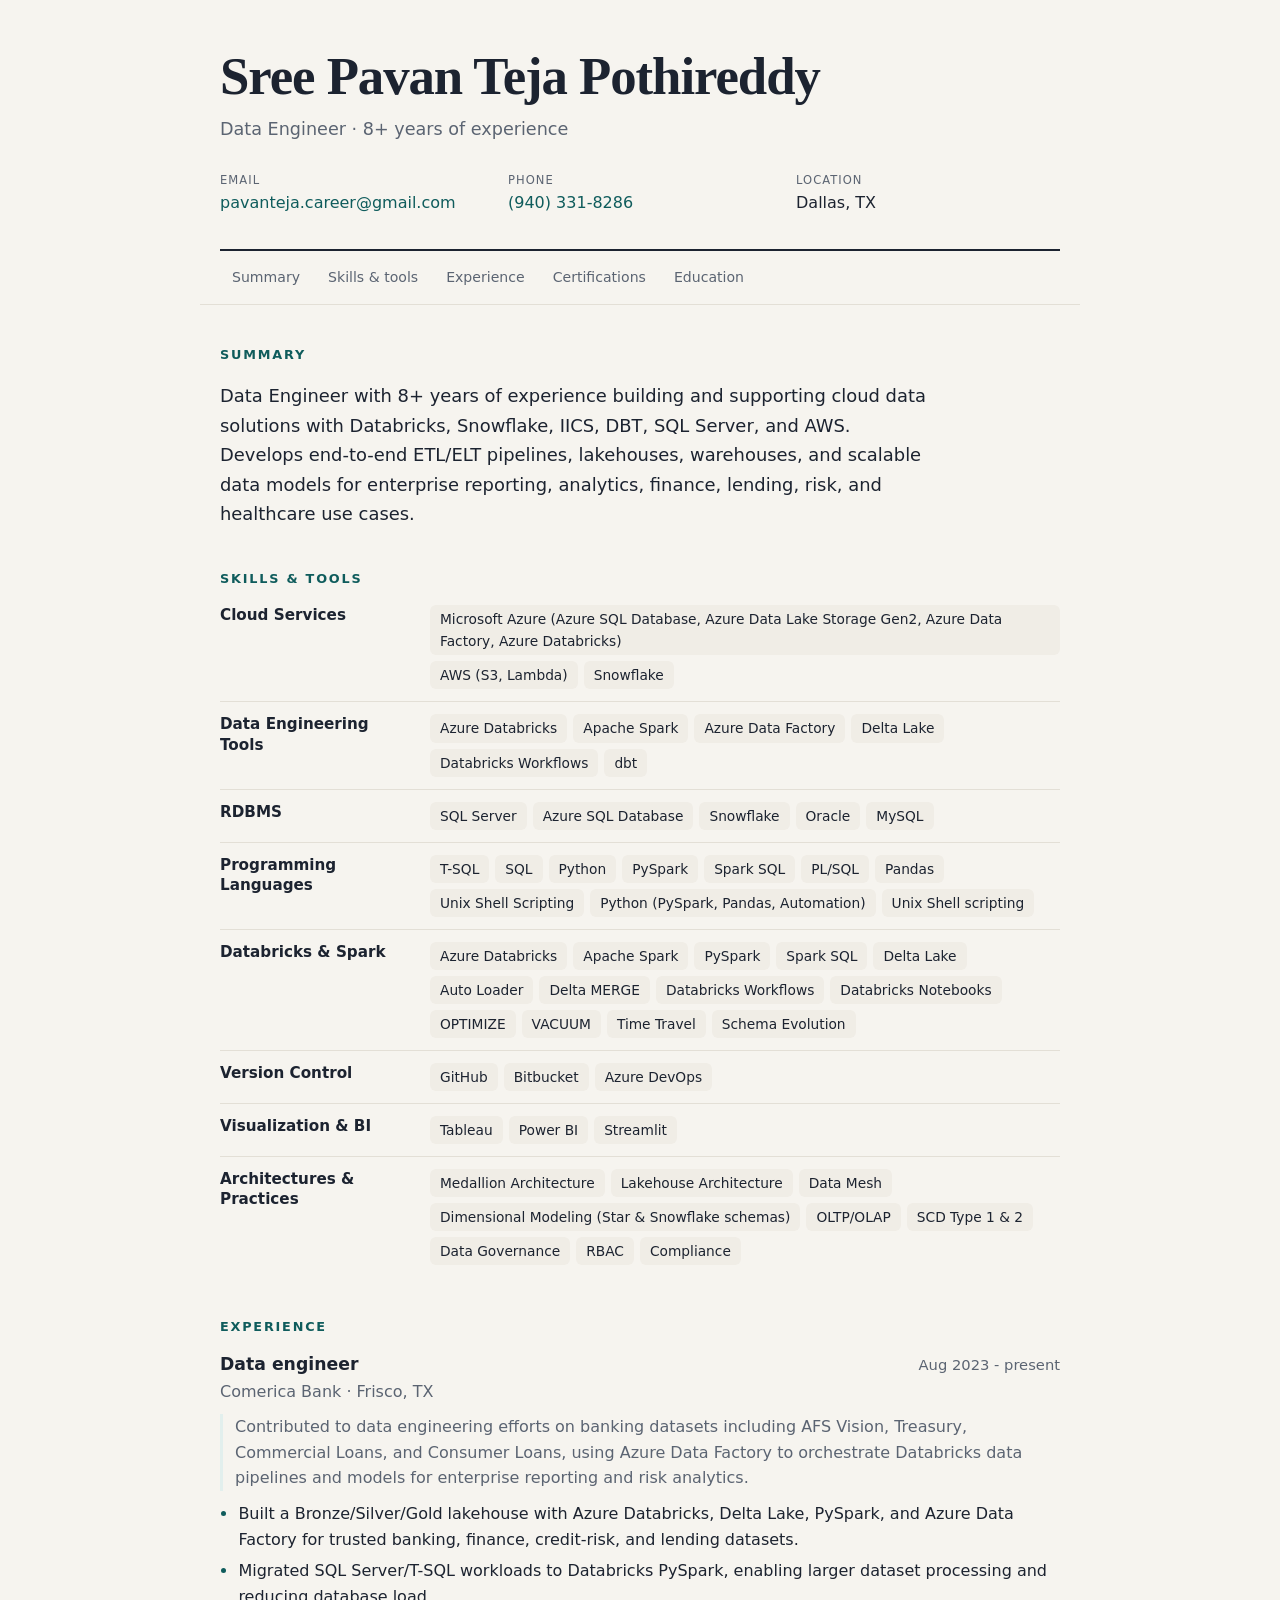
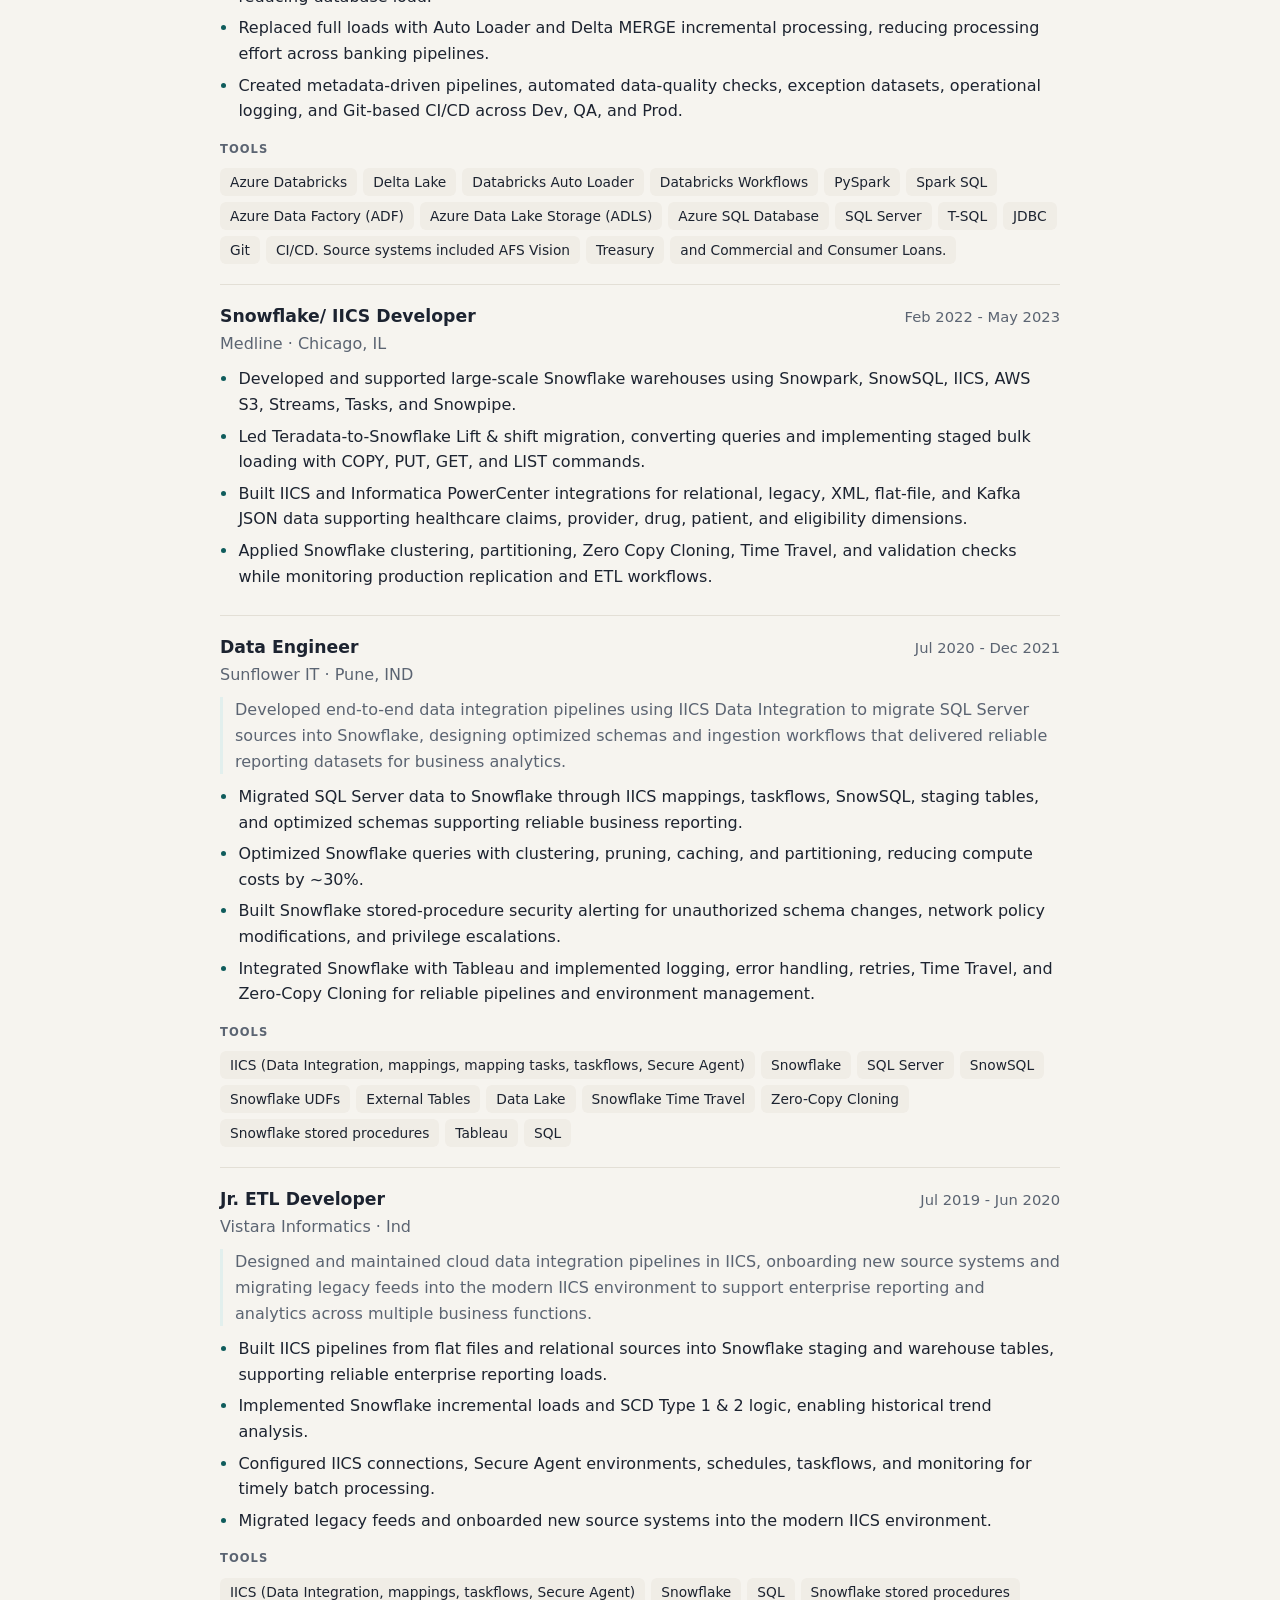
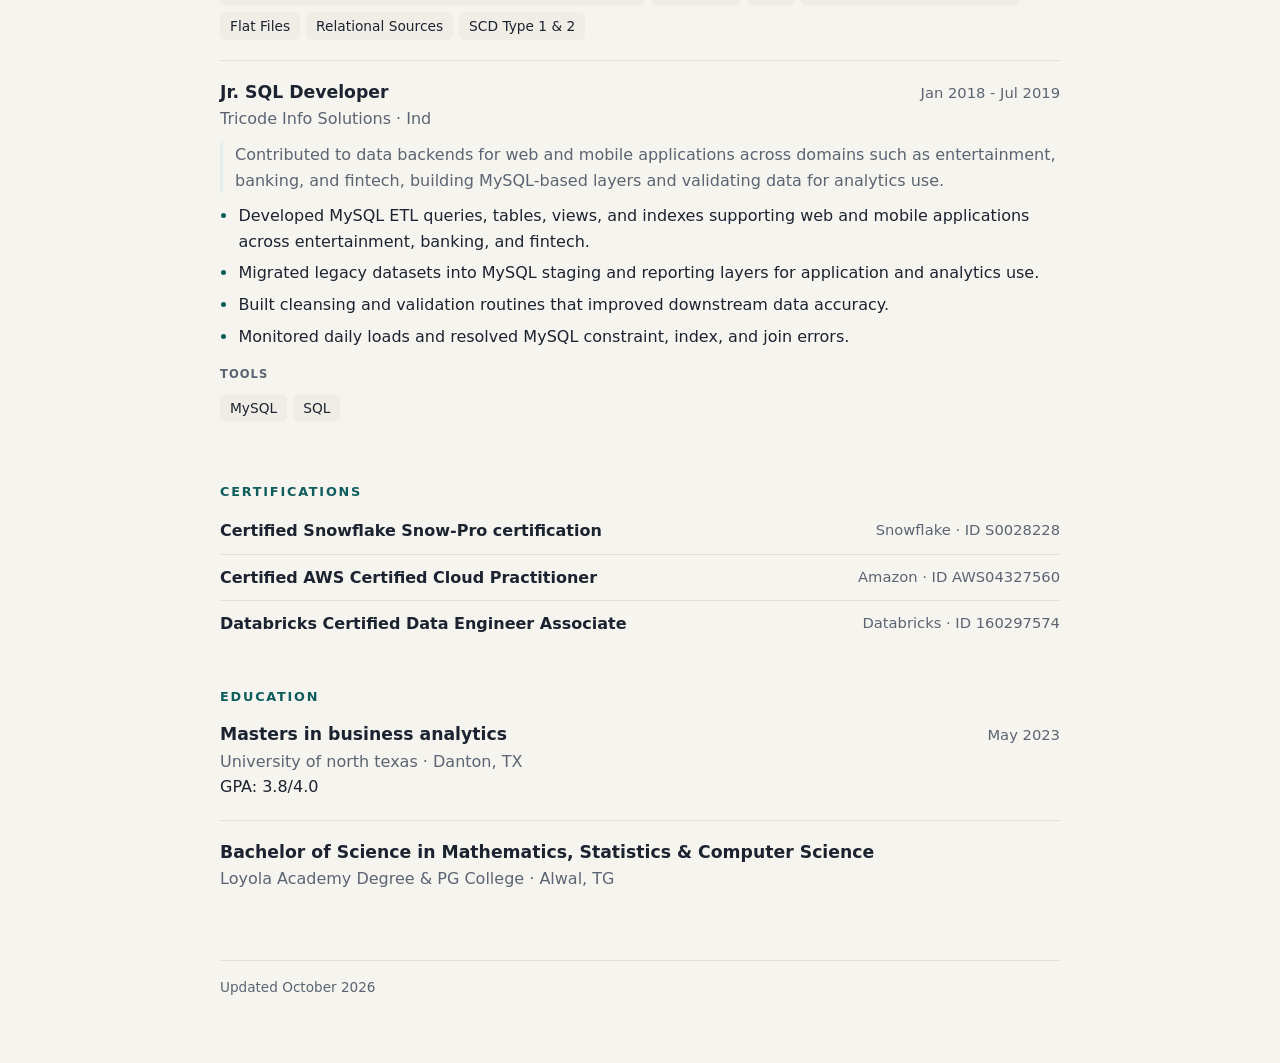
==== sree-pavan-teja-pothireddy/pfjgujdsurc4yc2smud6/index.html @ 80073023 "Update sree-pavan-teja-pothireddy/pfjgujdsurc4yc2smud6" ====
<!doctype html>
<html lang="en">
<head>
<meta charset="utf-8">
<meta name="viewport" content="width=device-width, initial-scale=1">
<meta name="robots" content="noindex, nofollow">
<meta name="description" content="Professional profile of Sree Pavan Teja Pothireddy">
<meta property="og:title" content="Sree Pavan Teja Pothireddy">
<meta property="og:description" content="Professional profile of Sree Pavan Teja Pothireddy">
<meta property="og:type" content="profile">
<title>Sree Pavan Teja Pothireddy</title>
<link rel="stylesheet" href="style.css">
</head>
<body>
<div class="page">
<header class="top"><h1>Sree Pavan Teja Pothireddy</h1><p class="tagline">Data Engineer · 8+ years of experience</p><ul class="contact"><li><span>Email</span><a href="mailto:pavanteja.career@gmail.com">pavanteja.career@gmail.com</a></li><li><span>Phone</span><a href="tel:9403318286">(940) 331-8286</a></li><li><span>Location</span>Dallas, TX</li></ul></header>
<nav class="jump" aria-label="Sections"><a href="#summary">Summary</a><a href="#skills">Skills &amp; tools</a><a href="#experience">Experience</a><a href="#certifications">Certifications</a><a href="#education">Education</a></nav>
<main><section id="summary"><h2>Summary</h2><p class="about">Data Engineer with 8+ years of experience building and supporting cloud data solutions with Databricks, Snowflake, IICS, DBT, SQL Server, and AWS. Develops end-to-end ETL/ELT pipelines, lakehouses, warehouses, and scalable data models for enterprise reporting, analytics, finance, lending, risk, and healthcare use cases.</p></section><section id="skills"><h2>Skills &amp; tools</h2><div class="skill-row"><h3>Cloud Services</h3><ul class="chips"><li>Microsoft Azure (Azure SQL Database, Azure Data Lake Storage Gen2, Azure Data Factory, Azure Databricks)</li><li>AWS (S3, Lambda)</li><li>Snowflake</li></ul></div><div class="skill-row"><h3>Data Engineering Tools</h3><ul class="chips"><li>Azure Databricks</li><li>Apache Spark</li><li>Azure Data Factory</li><li>Delta Lake</li><li>Databricks Workflows</li><li>dbt</li></ul></div><div class="skill-row"><h3>RDBMS</h3><ul class="chips"><li>SQL Server</li><li>Azure SQL Database</li><li>Snowflake</li><li>Oracle</li><li>MySQL</li></ul></div><div class="skill-row"><h3>Programming Languages</h3><ul class="chips"><li>T-SQL</li><li>SQL</li><li>Python</li><li>PySpark</li><li>Spark SQL</li><li>PL/SQL</li><li>Pandas</li><li>Unix Shell Scripting</li><li>Python (PySpark, Pandas, Automation)</li><li>Unix Shell scripting</li></ul></div><div class="skill-row"><h3>Databricks &amp; Spark</h3><ul class="chips"><li>Azure Databricks</li><li>Apache Spark</li><li>PySpark</li><li>Spark SQL</li><li>Delta Lake</li><li>Auto Loader</li><li>Delta MERGE</li><li>Databricks Workflows</li><li>Databricks Notebooks</li><li>OPTIMIZE</li><li>VACUUM</li><li>Time Travel</li><li>Schema Evolution</li></ul></div><div class="skill-row"><h3>Version Control</h3><ul class="chips"><li>GitHub</li><li>Bitbucket</li><li>Azure DevOps</li></ul></div><div class="skill-row"><h3>Visualization &amp; BI</h3><ul class="chips"><li>Tableau</li><li>Power BI</li><li>Streamlit</li></ul></div><div class="skill-row"><h3>Architectures &amp; Practices</h3><ul class="chips"><li>Medallion Architecture</li><li>Lakehouse Architecture</li><li>Data Mesh</li><li>Dimensional Modeling (Star &amp; Snowflake schemas)</li><li>OLTP/OLAP</li><li>SCD Type 1 &amp; 2</li><li>Data Governance</li><li>RBAC</li><li>Compliance</li></ul></div></section><section id="experience"><h2>Experience</h2><article class="job"><div class="job-head"><h3>Data engineer</h3><span class="when">Aug 2023 - present</span></div><p class="where">Comerica Bank · Frisco, TX</p><p class="project">Contributed to data engineering efforts on banking datasets including AFS Vision, Treasury, Commercial Loans, and Consumer Loans, using Azure Data Factory to orchestrate Databricks data pipelines and models for enterprise reporting and risk analytics.</p><ul><li>Built a Bronze/Silver/Gold lakehouse with Azure Databricks, Delta Lake, PySpark, and Azure Data Factory for trusted banking, finance, credit-risk, and lending datasets.</li><li>Migrated SQL Server/T-SQL workloads to Databricks PySpark, enabling larger dataset processing and reducing database load.</li><li>Replaced full loads with Auto Loader and Delta MERGE incremental processing, reducing processing effort across banking pipelines.</li><li>Created metadata-driven pipelines, automated data-quality checks, exception datasets, operational logging, and Git-based CI/CD across Dev, QA, and Prod.</li></ul><h4>Tools</h4><ul class="chips"><li>Azure Databricks</li><li>Delta Lake</li><li>Databricks Auto Loader</li><li>Databricks Workflows</li><li>PySpark</li><li>Spark SQL</li><li>Azure Data Factory (ADF)</li><li>Azure Data Lake Storage (ADLS)</li><li>Azure SQL Database</li><li>SQL Server</li><li>T-SQL</li><li>JDBC</li><li>Git</li><li>CI/CD. Source systems included AFS Vision</li><li>Treasury</li><li>and Commercial and Consumer Loans.</li></ul></article><article class="job"><div class="job-head"><h3>Snowflake/ IICS Developer</h3><span class="when">Feb 2022 - May 2023</span></div><p class="where">Medline · Chicago, IL</p><ul><li>Developed and supported large-scale Snowflake warehouses using Snowpark, SnowSQL, IICS, AWS S3, Streams, Tasks, and Snowpipe.</li><li>Led Teradata-to-Snowflake Lift &amp; shift migration, converting queries and implementing staged bulk loading with COPY, PUT, GET, and LIST commands.</li><li>Built IICS and Informatica PowerCenter integrations for relational, legacy, XML, flat-file, and Kafka JSON data supporting healthcare claims, provider, drug, patient, and eligibility dimensions.</li><li>Applied Snowflake clustering, partitioning, Zero Copy Cloning, Time Travel, and validation checks while monitoring production replication and ETL workflows.</li></ul></article><article class="job"><div class="job-head"><h3>Data Engineer</h3><span class="when">Jul 2020 - Dec 2021</span></div><p class="where">Sunflower IT · Pune, IND</p><p class="project">Developed end-to-end data integration pipelines using IICS Data Integration to migrate SQL Server sources into Snowflake, designing optimized schemas and ingestion workflows that delivered reliable reporting datasets for business analytics.</p><ul><li>Migrated SQL Server data to Snowflake through IICS mappings, taskflows, SnowSQL, staging tables, and optimized schemas supporting reliable business reporting.</li><li>Optimized Snowflake queries with clustering, pruning, caching, and partitioning, reducing compute costs by ~30%.</li><li>Built Snowflake stored-procedure security alerting for unauthorized schema changes, network policy modifications, and privilege escalations.</li><li>Integrated Snowflake with Tableau and implemented logging, error handling, retries, Time Travel, and Zero-Copy Cloning for reliable pipelines and environment management.</li></ul><h4>Tools</h4><ul class="chips"><li>IICS (Data Integration, mappings, mapping tasks, taskflows, Secure Agent)</li><li>Snowflake</li><li>SQL Server</li><li>SnowSQL</li><li>Snowflake UDFs</li><li>External Tables</li><li>Data Lake</li><li>Snowflake Time Travel</li><li>Zero-Copy Cloning</li><li>Snowflake stored procedures</li><li>Tableau</li><li>SQL</li></ul></article><article class="job"><div class="job-head"><h3>Jr. ETL Developer</h3><span class="when">Jul 2019 - Jun 2020</span></div><p class="where">Vistara Informatics · Ind</p><p class="project">Designed and maintained cloud data integration pipelines in IICS, onboarding new source systems and migrating legacy feeds into the modern IICS environment to support enterprise reporting and analytics across multiple business functions.</p><ul><li>Built IICS pipelines from flat files and relational sources into Snowflake staging and warehouse tables, supporting reliable enterprise reporting loads.</li><li>Implemented Snowflake incremental loads and SCD Type 1 &amp; 2 logic, enabling historical trend analysis.</li><li>Configured IICS connections, Secure Agent environments, schedules, taskflows, and monitoring for timely batch processing.</li><li>Migrated legacy feeds and onboarded new source systems into the modern IICS environment.</li></ul><h4>Tools</h4><ul class="chips"><li>IICS (Data Integration, mappings, taskflows, Secure Agent)</li><li>Snowflake</li><li>SQL</li><li>Snowflake stored procedures</li><li>Flat Files</li><li>Relational Sources</li><li>SCD Type 1 &amp; 2</li></ul></article><article class="job"><div class="job-head"><h3>Jr. SQL Developer</h3><span class="when">Jan 2018 - Jul 2019</span></div><p class="where">Tricode Info Solutions · Ind</p><p class="project">Contributed to data backends for web and mobile applications across domains such as entertainment, banking, and fintech, building MySQL-based layers and validating data for analytics use.</p><ul><li>Developed MySQL ETL queries, tables, views, and indexes supporting web and mobile applications across entertainment, banking, and fintech.</li><li>Migrated legacy datasets into MySQL staging and reporting layers for application and analytics use.</li><li>Built cleansing and validation routines that improved downstream data accuracy.</li><li>Monitored daily loads and resolved MySQL constraint, index, and join errors.</li></ul><h4>Tools</h4><ul class="chips"><li>MySQL</li><li>SQL</li></ul></article></section><section id="certifications"><h2>Certifications</h2><ul class="certs"><li><strong>Certified Snowflake Snow-Pro certification</strong><span>Snowflake · ID S0028228</span></li><li><strong>Certified AWS Certified Cloud Practitioner</strong><span>Amazon · ID AWS04327560</span></li><li><strong>Databricks Certified Data Engineer Associate</strong><span>Databricks · ID 160297574</span></li></ul></section><section id="education"><h2>Education</h2><article class="job"><div class="job-head"><h3>Masters in business analytics</h3><span class="when">May 2023</span></div><p class="where">University of north texas · Danton, TX</p><p>GPA: 3.8/4.0</p></article><article class="job"><div class="job-head"><h3>Bachelor of Science in Mathematics, Statistics &amp; Computer Science</h3><span class="when"></span></div><p class="where">Loyola Academy Degree &amp; PG College · Alwal, TG</p></article></section></main>
<footer>Updated October 2026</footer>
</div>
</body>
</html>
---- sree-pavan-teja-pothireddy/pfjgujdsurc4yc2smud6/style.css ----
:root {
  --bg: #f6f4ef; --card: #ffffff; --ink: #1c2330; --soft: #5b6472; --line: #e3dfd6;
  --accent: #0f5c5c; --accent-soft: #e2efed; --chip: #f0ede6;
}
@media (prefers-color-scheme: dark) {
  :root {
    --bg: #12161c; --card: #1a2029; --ink: #e8ebf0; --soft: #9aa4b2; --line: #2a323e;
    --accent: #6cc9c0; --accent-soft: #17302f; --chip: #232b36;
  }
}
* { box-sizing: border-box; }
html { scroll-behavior: smooth; -webkit-text-size-adjust: 100%; }
body {
  margin: 0; background: var(--bg); color: var(--ink);
  font: 16px/1.6 ui-sans-serif, system-ui, -apple-system, "Segoe UI", Roboto, Helvetica, Arial, sans-serif;
}
.page { max-width: 880px; margin: 0 auto; padding: 48px 20px 64px; }
a { color: var(--accent); text-decoration: none; }
a:hover { text-decoration: underline; }
h1, h2, h3, h4, p, ul { margin: 0; }

.top { padding-bottom: 28px; border-bottom: 2px solid var(--ink); }
.top h1 {
  font: 700 clamp(2.1rem, 6vw, 3.3rem)/1.08 ui-serif, Georgia, "Times New Roman", serif;
  letter-spacing: -0.02em; overflow-wrap: anywhere;
}
.tagline { margin-top: 10px; font-size: 1.1rem; color: var(--soft); }
.contact {
  list-style: none; padding: 0; margin-top: 22px;
  display: grid; grid-template-columns: repeat(auto-fit, minmax(230px, 1fr)); gap: 12px 24px;
}
.contact li { overflow-wrap: anywhere; }
.contact span {
  display: block; font-size: 0.72rem; letter-spacing: 0.09em; text-transform: uppercase; color: var(--soft);
}

.jump {
  position: sticky; top: 0; z-index: 2; display: flex; gap: 4px; overflow-x: auto;
  margin: 0 -20px; padding: 10px 20px; background: var(--bg); border-bottom: 1px solid var(--line);
  scrollbar-width: none;
}
.jump::-webkit-scrollbar { display: none; }
.jump a {
  flex: none; padding: 5px 12px; border-radius: 999px; font-size: 0.88rem; color: var(--soft); white-space: nowrap;
}
.jump a:hover { background: var(--accent-soft); color: var(--accent); text-decoration: none; }

section { padding-top: 40px; scroll-margin-top: 44px; }
h2 {
  font-size: 0.8rem; letter-spacing: 0.14em; text-transform: uppercase; color: var(--accent);
  margin-bottom: 16px;
}
h3 { font-size: 1.08rem; line-height: 1.35; }
h4 {
  margin-top: 16px; margin-bottom: 6px;
  font-size: 0.72rem; letter-spacing: 0.09em; text-transform: uppercase; color: var(--soft);
}
.about { font-size: 1.12rem; line-height: 1.65; max-width: 62ch; }
ul { padding-left: 1.15em; }
li { margin: 6px 0; }
li::marker { color: var(--accent); }

.job { padding: 20px 0; border-top: 1px solid var(--line); }
.job:first-of-type { border-top: 0; padding-top: 0; }
.job-head { display: flex; flex-wrap: wrap; justify-content: space-between; align-items: baseline; gap: 4px 16px; }
.when { color: var(--soft); font-size: 0.92rem; font-variant-numeric: tabular-nums; white-space: nowrap; }
.where { color: var(--soft); margin-top: 2px; }
.project { margin-top: 10px; padding-left: 12px; border-left: 3px solid var(--accent-soft); color: var(--soft); }
.job > ul { margin-top: 10px; }

.chips { list-style: none; padding: 0; display: flex; flex-wrap: wrap; gap: 6px; }
.chips li { margin: 0; padding: 3px 10px; border-radius: 6px; background: var(--chip); font-size: 0.86rem; }

.skill-row { display: grid; grid-template-columns: 190px 1fr; gap: 6px 20px; padding: 12px 0; border-top: 1px solid var(--line); }
.skill-row:first-of-type { border-top: 0; padding-top: 0; }
.skill-row h3 { font-size: 0.95rem; }

.cards { display: grid; grid-template-columns: repeat(auto-fit, minmax(300px, 1fr)); gap: 14px; }
.card { padding: 18px; border-radius: 12px; background: var(--card); border: 1px solid var(--line); }
.card p { margin-top: 8px; }
.card .chips { margin-top: 12px; }
.outcome { color: var(--soft); }

.certs { list-style: none; padding: 0; }
.certs li { display: flex; flex-wrap: wrap; justify-content: space-between; gap: 2px 16px; padding: 10px 0; margin: 0; border-top: 1px solid var(--line); }
.certs li:first-child { border-top: 0; padding-top: 0; }
.certs span { color: var(--soft); font-size: 0.92rem; }

footer { margin-top: 48px; padding-top: 16px; border-top: 1px solid var(--line); color: var(--soft); font-size: 0.85rem; }

@media (max-width: 600px) {
  .page { padding-top: 28px; }
  .skill-row { grid-template-columns: 1fr; }
  .cards { grid-template-columns: 1fr; }
}
@media print {
  :root { --bg: #fff; --card: #fff; --ink: #000; --soft: #444; --line: #ccc; --accent: #000; --chip: #fff; }
  .jump, footer { display: none; }
  .page { max-width: none; padding: 0; }
  .chips li { border: 1px solid var(--line); }
  .job, .card, .certs li { break-inside: avoid; }
}
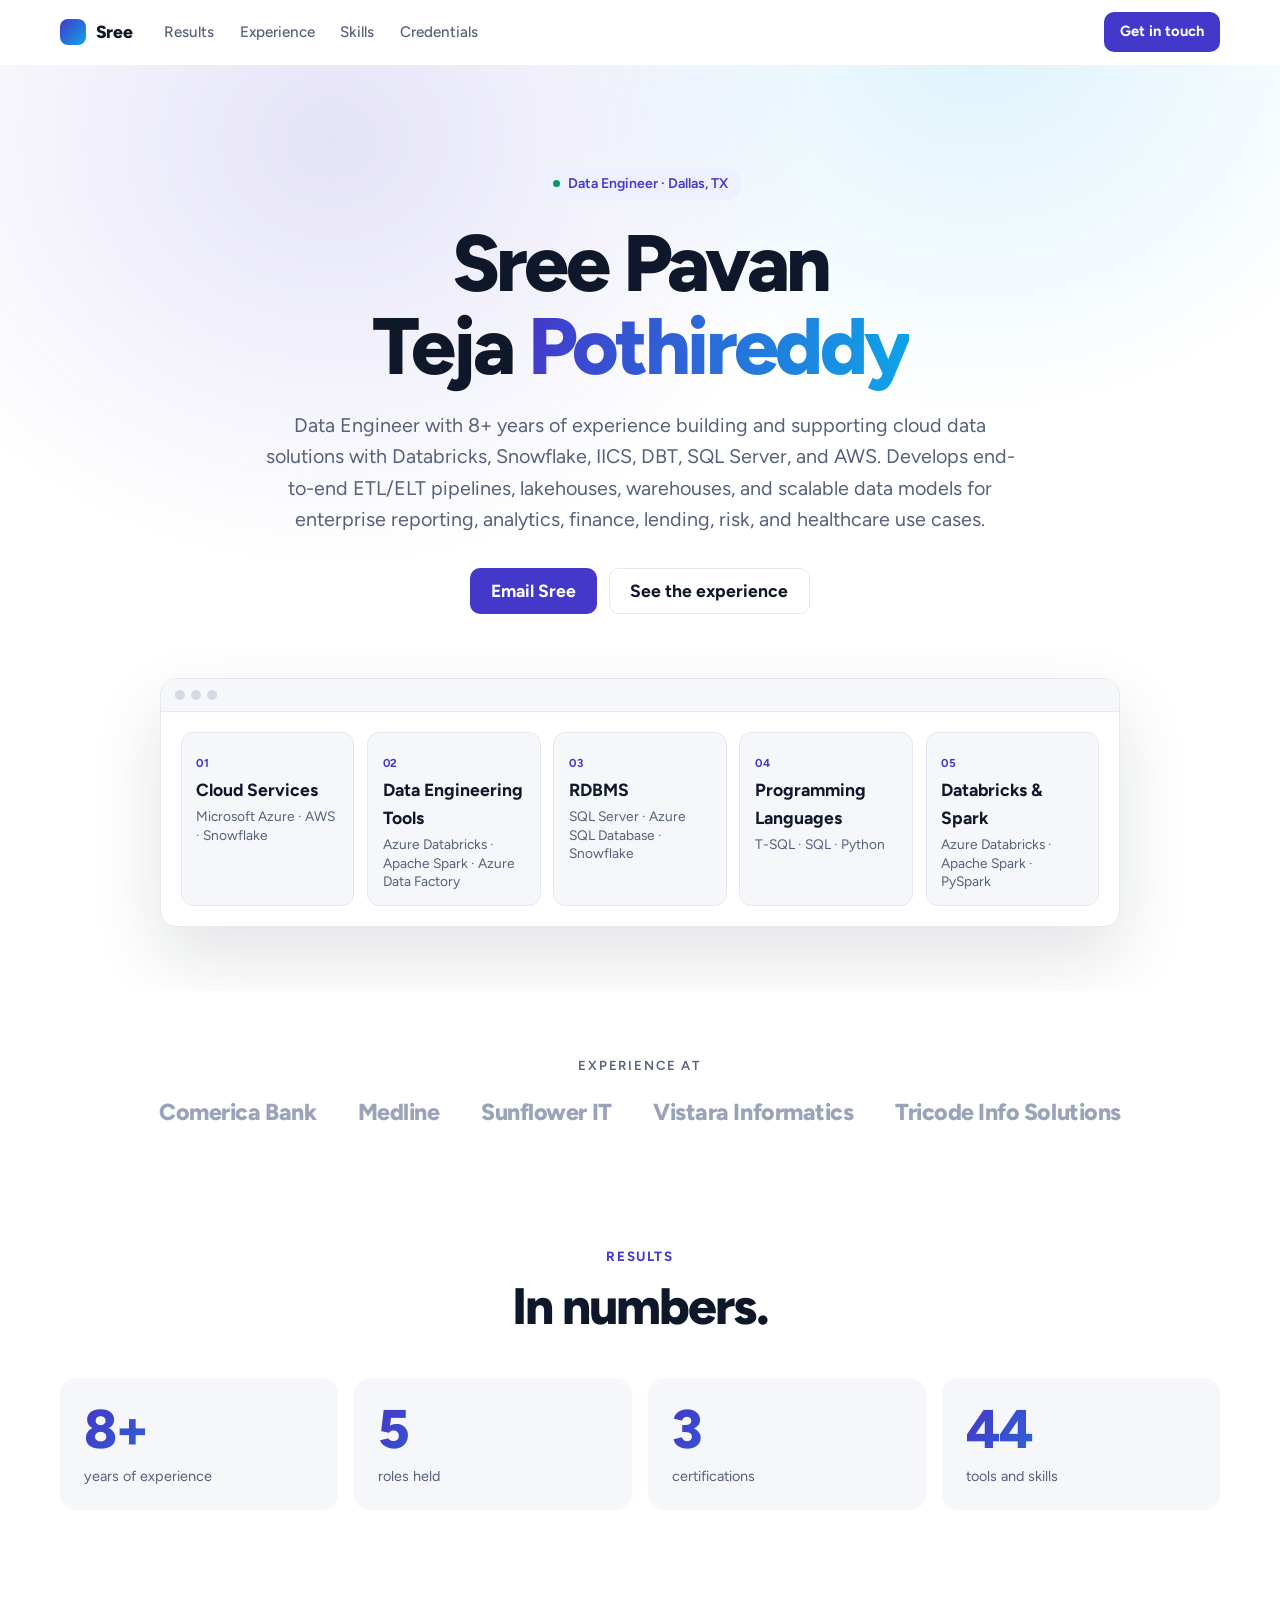
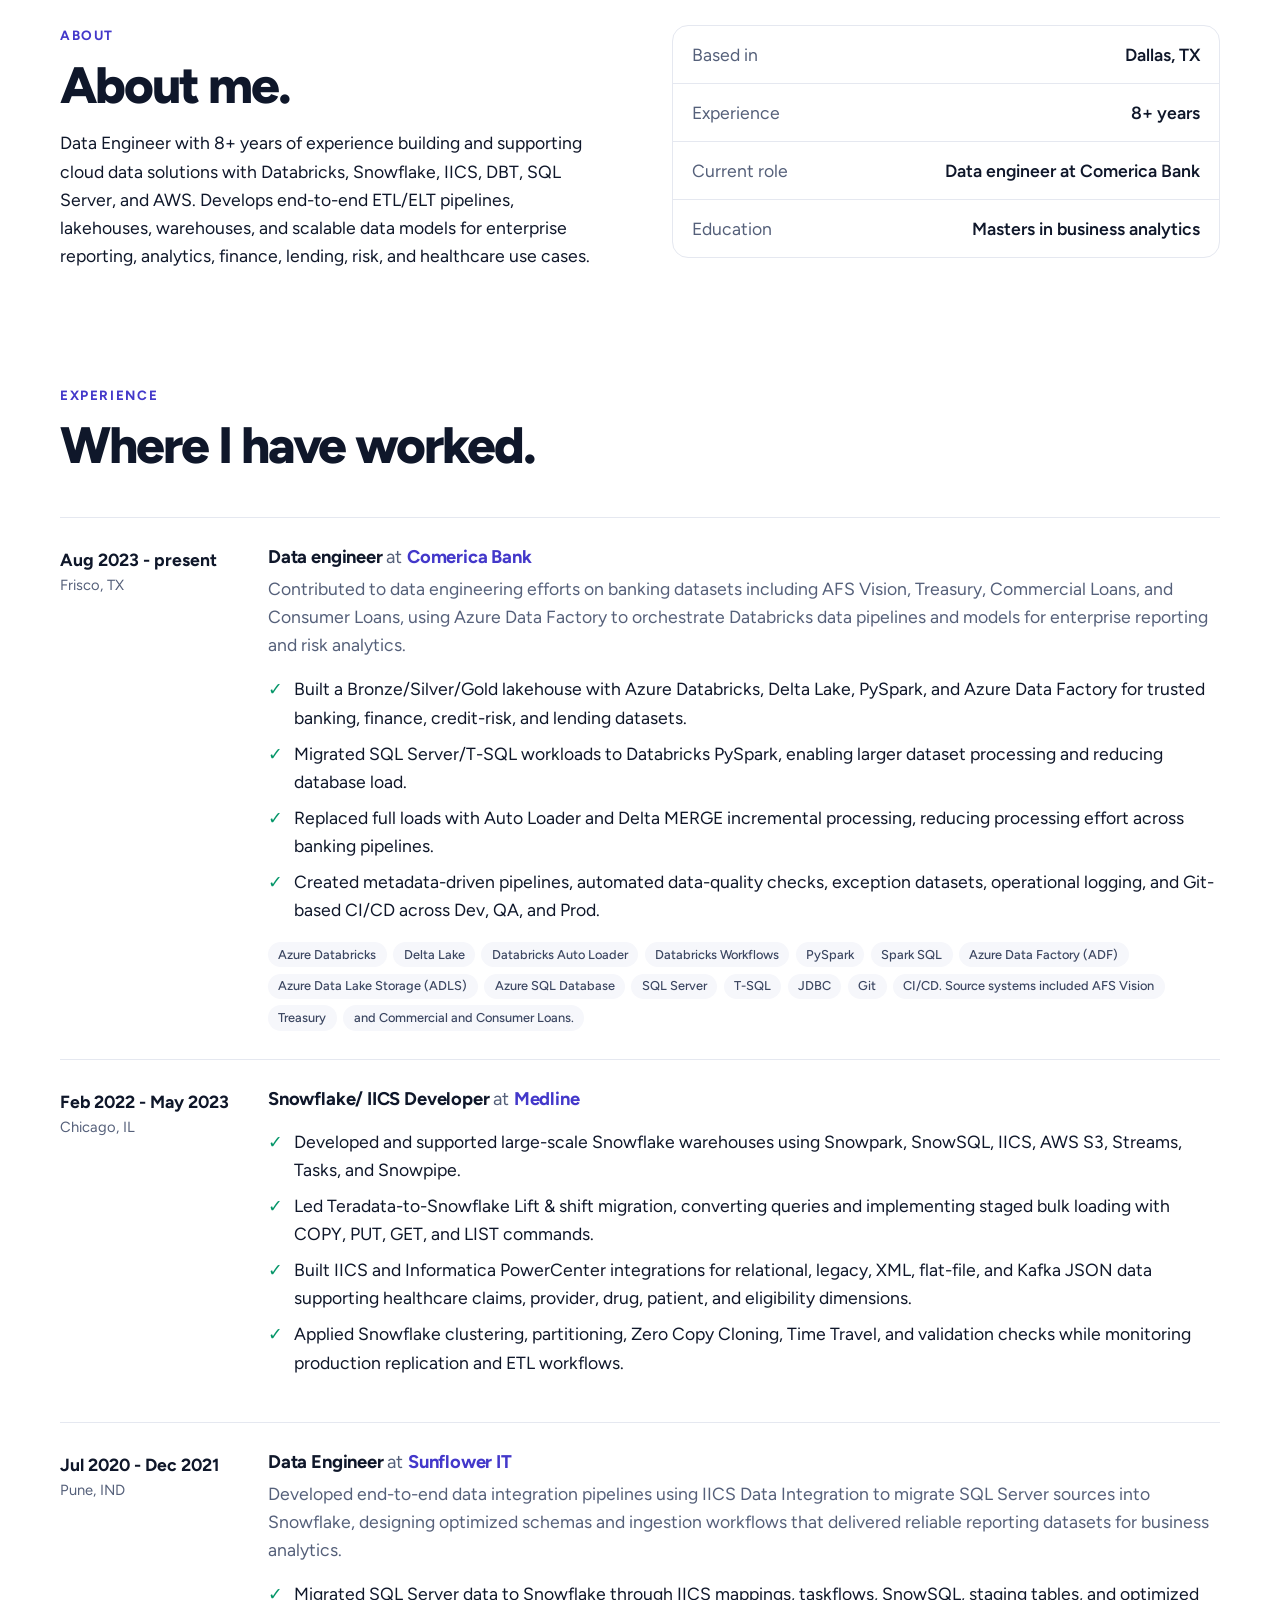
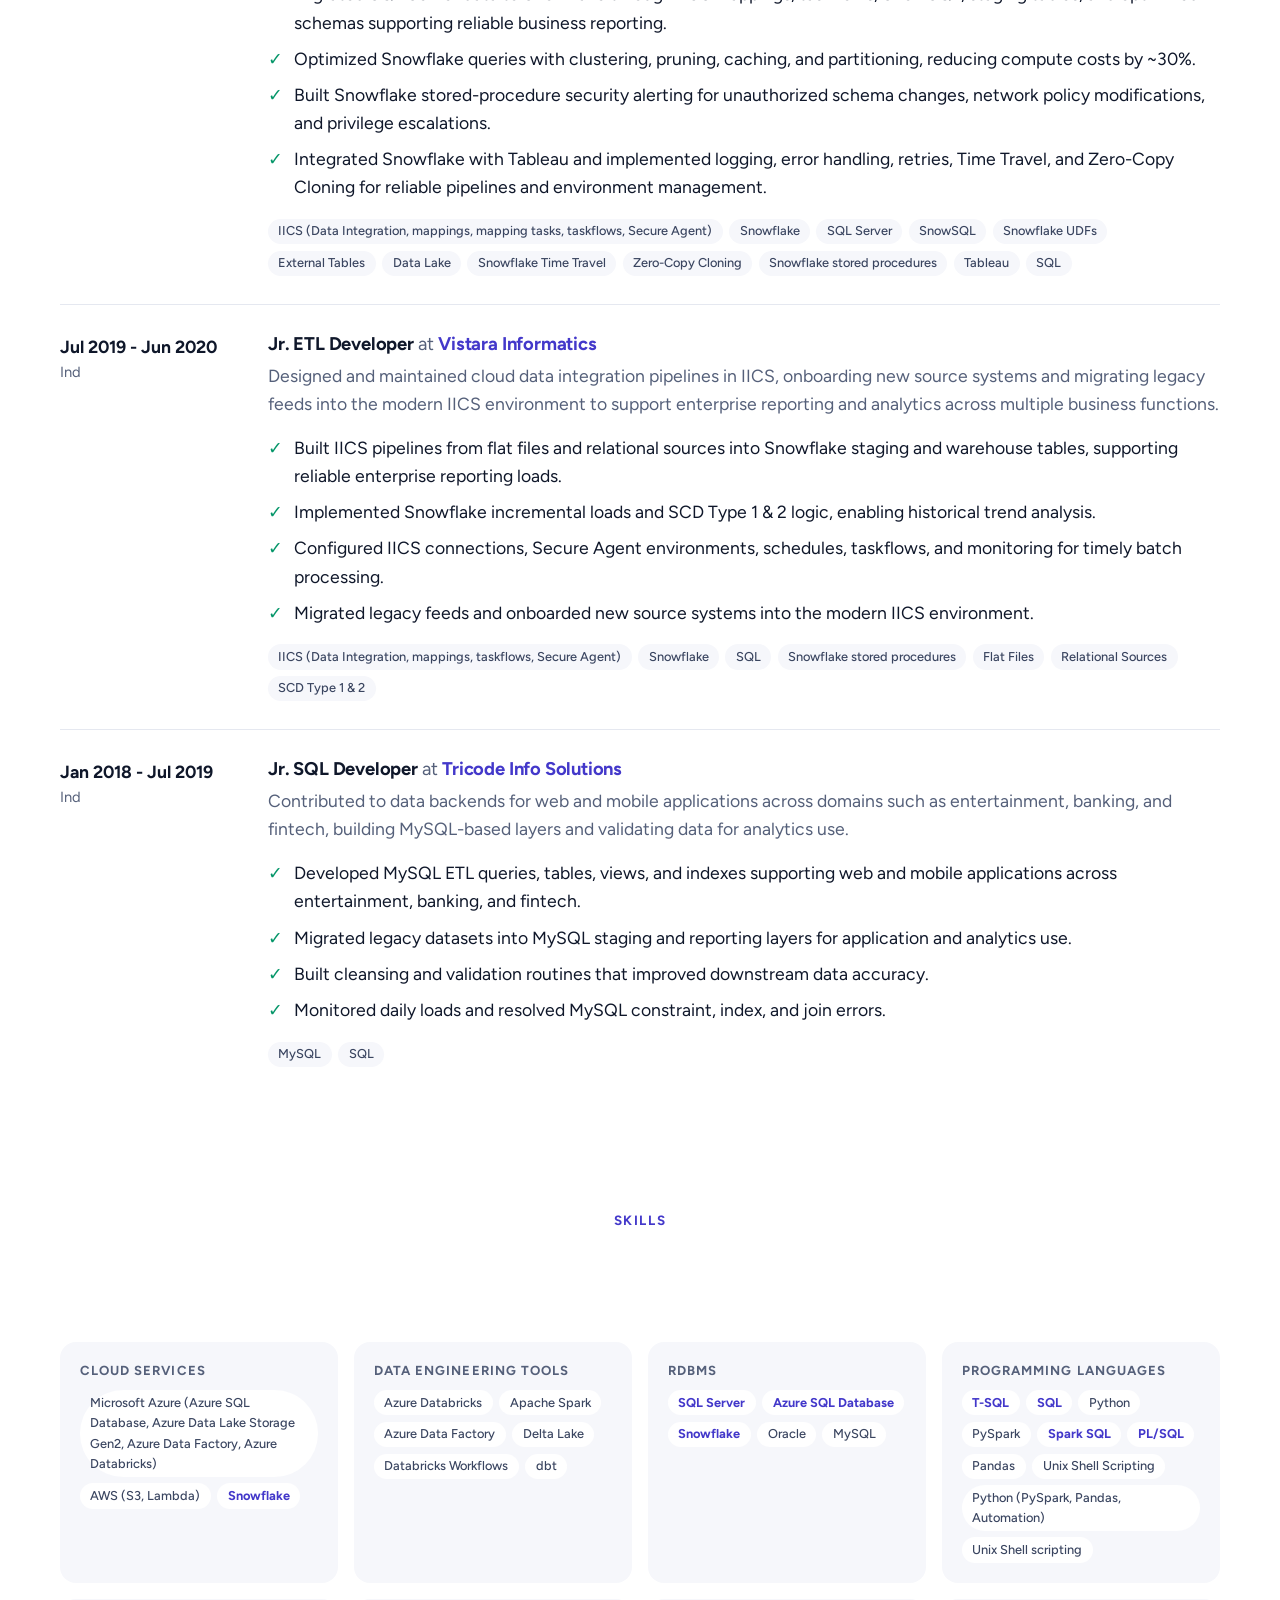
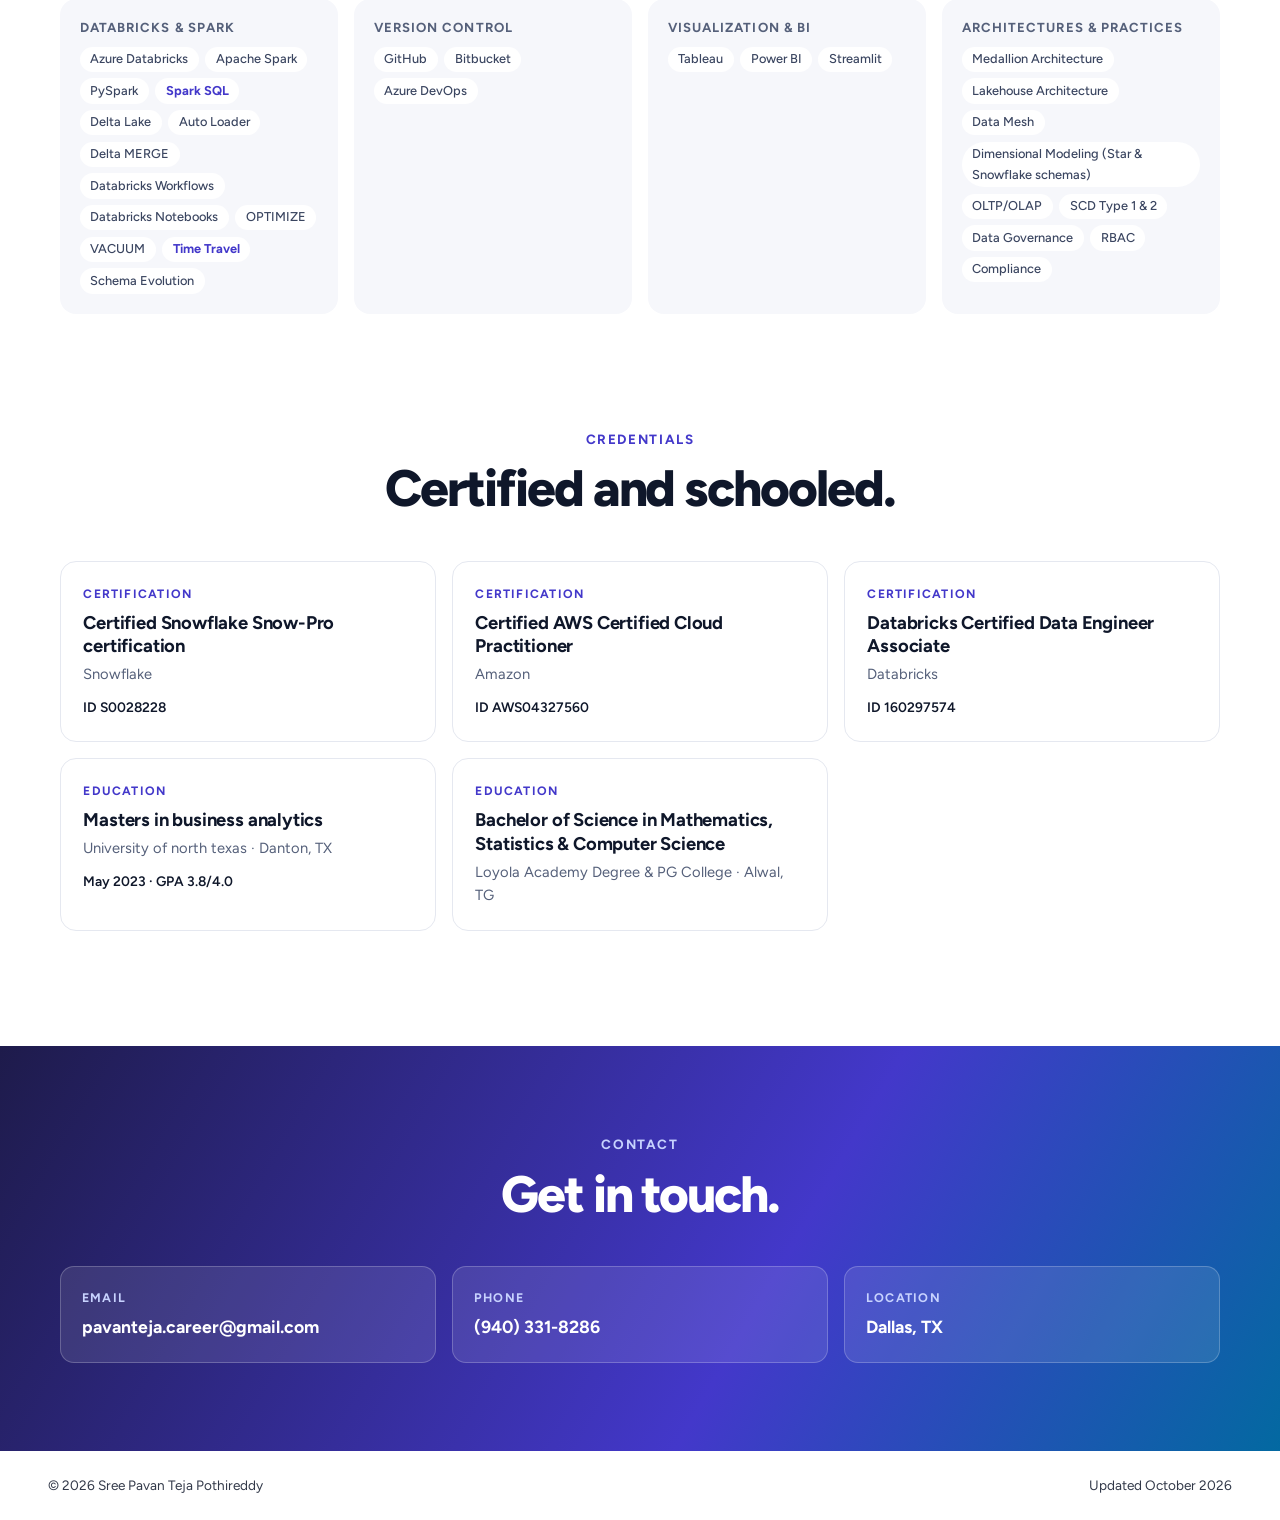
==== commit af539b77: "Update sree-pavan-teja-pothireddy/pfjgujdsurc4yc2smud6" ====
--- a/sree-pavan-teja-pothireddy/pfjgujdsurc4yc2smud6/index.html
+++ b/sree-pavan-teja-pothireddy/pfjgujdsurc4yc2smud6/index.html
@@ -1,22 +1,110 @@
 <!doctype html>
 <html lang="en">
 <head>
-<meta charset="utf-8">
-<meta name="viewport" content="width=device-width, initial-scale=1">
-<meta name="robots" content="noindex, nofollow">
-<meta name="description" content="Professional profile of Sree Pavan Teja Pothireddy">
-<meta property="og:title" content="Sree Pavan Teja Pothireddy">
-<meta property="og:description" content="Professional profile of Sree Pavan Teja Pothireddy">
-<meta property="og:type" content="profile">
-<title>Sree Pavan Teja Pothireddy</title>
-<link rel="stylesheet" href="style.css">
+  <meta charset="utf-8">
+  <meta name="viewport" content="width=device-width, initial-scale=1">
+  <title>Sree Pavan Teja Pothireddy</title>
+  <meta name="robots" content="noindex, nofollow">
+  <meta name="description" content="Professional profile of Sree Pavan Teja Pothireddy">
+  <link rel="preconnect" href="https://fonts.googleapis.com">
+  <link rel="preconnect" href="https://fonts.gstatic.com" crossorigin>
+  <link href="https://fonts.googleapis.com/css2?family=Figtree:wght@400;500;600;700;800&display=swap" rel="stylesheet">
+  <link rel="stylesheet" href="./base.css">
+  <style>
+    /* Product design: laid out like a software company's home page. What I do,
+       the results, where I have done it, then the details. */
+    :root { --bg: #fff; --ink: #0f172a; --dim: #55607a; --line: #e5e8f0; --tint: #f6f7fb; --brand: #4338ca; --brand-2: #0ea5e9; --soft: #eef0ff; --ok: #059669; }
+    body { background: var(--bg); color: var(--ink); font: 400 clamp(1rem, 0.96rem + 0.2vw, 1.1rem)/1.6 "Figtree", system-ui, sans-serif; }
+    .wrap { width: min(1160px, 100% - 2rem); margin-inline: auto; }
+    :focus-visible { outline: 2px solid var(--brand); outline-offset: 3px; border-radius: 8px; }
+
+    nav { position: sticky; top: 0; z-index: 20; background: rgba(255, 255, 255, 0.88); -webkit-backdrop-filter: blur(12px); backdrop-filter: blur(12px); border-bottom: 1px solid transparent; transition: border-color 0.3s; } nav.stuck { border-color: var(--line); }
+    nav .wrap { display: flex; align-items: center; gap: 2rem; min-height: 64px; } nav b { display: flex; align-items: center; gap: 0.6rem; font-weight: 800; letter-spacing: -0.02em; } nav b::before { content: ""; width: 26px; height: 26px; border-radius: 8px; background: linear-gradient(135deg, var(--brand), var(--brand-2)); }
+    nav div { display: flex; gap: 1.6rem; margin-right: auto; } nav div a { text-decoration: none; color: var(--dim); font-weight: 500; font-size: 0.95rem; transition: color 0.2s; } nav div a:hover { color: var(--ink); }
+    .btn { display: inline-flex; align-items: center; justify-content: center; min-height: 46px; padding: 0 1.3rem; border-radius: 10px; font-weight: 700; text-decoration: none; background: var(--brand); color: #fff; transition: transform 0.25s cubic-bezier(0.34, 1.56, 0.64, 1), box-shadow 0.25s; white-space: nowrap; }
+    .btn:hover { transform: translateY(-2px); box-shadow: 0 10px 24px rgba(67, 56, 202, 0.32); } .btn.alt { background: #fff; color: var(--ink); border: 1px solid var(--line); } .btn.alt:hover { box-shadow: 0 10px 24px rgba(15, 23, 42, 0.08); } .btn.sm { min-height: 40px; padding: 0 1rem; font-size: 0.92rem; }
+
+    .hero { position: relative; text-align: center; padding: clamp(3.5rem, 8vw, 7rem) 0 clamp(2.5rem, 5vw, 4rem); overflow: hidden; }
+    .hero::before { content: ""; position: absolute; inset: -40% -10% auto; height: 120%; z-index: -1; background: radial-gradient(45% 55% at 30% 40%, rgba(67, 56, 202, 0.14), transparent 70%), radial-gradient(40% 50% at 72% 30%, rgba(14, 165, 233, 0.14), transparent 70%); animation: sway 14s ease-in-out infinite alternate; } @keyframes sway { to { transform: translateX(4%) scale(1.06); } }
+    .pill { display: inline-flex; gap: 0.5rem; align-items: center; padding: 0.3rem 0.9rem; border-radius: 999px; background: var(--soft); color: var(--brand); font-weight: 600; font-size: 0.88rem; margin-bottom: 1.4rem; } .pill i { width: 7px; height: 7px; border-radius: 50%; background: var(--ok); }
+    h1 { font-weight: 800; font-size: clamp(2.4rem, 1.2rem + 5.4vw, 5rem); line-height: 1.03; letter-spacing: -0.045em; text-wrap: balance; max-width: 16ch; margin-inline: auto; } h1 em { font-style: normal; background: linear-gradient(100deg, var(--brand), var(--brand-2)); -webkit-background-clip: text; background-clip: text; color: transparent; }
+    .hero > .wrap > p.sub { max-width: 58ch; margin: 1.4rem auto 0; color: var(--dim); font-size: 1.12em; } .cta { display: flex; gap: 0.75rem; justify-content: center; flex-wrap: wrap; margin-top: 2rem; }
+
+    /* The pipeline shown as a product screenshot */
+    .shot { margin: clamp(2.5rem, 5vw, 4rem) auto 0; max-width: 960px; border: 1px solid var(--line); border-radius: 16px; background: #fff; box-shadow: 0 30px 70px rgba(15, 23, 42, 0.12); text-align: left; overflow: hidden; }
+    .shot__bar { display: flex; gap: 6px; padding: 0.7rem 0.9rem; border-bottom: 1px solid var(--line); background: var(--tint); } .shot__bar i { width: 10px; height: 10px; border-radius: 50%; background: #d5d9e3; }
+    .flow { display: grid; grid-template-columns: repeat(auto-fit, minmax(150px, 1fr)); gap: 0.8rem; padding: 1.25rem; } .flow li { position: relative; padding: 0.9rem; border-radius: 12px; background: var(--tint); border: 1px solid var(--line); animation: glow 6s ease-in-out infinite; animation-delay: calc(var(--n) * 1.2s); }
+    .flow b { display: block; font-weight: 700; } .flow span { font-size: 0.86rem; color: var(--dim); line-height: 1.35; display: block; margin-top: 0.2rem; } .flow small { font-size: 0.72rem; font-weight: 700; color: var(--brand); letter-spacing: 0.08em; }
+    @keyframes glow { 0%, 20%, 100% { border-color: var(--line); box-shadow: none; background: var(--tint); } 8% { border-color: var(--brand); box-shadow: 0 8px 22px rgba(67, 56, 202, 0.2); background: #fff; } }
+
+    .logos { text-align: center; padding: clamp(2.5rem, 5vw, 4rem) 0 0; } .logos p { font-size: 0.82rem; font-weight: 600; letter-spacing: 0.14em; text-transform: uppercase; color: var(--dim); }
+    .logos ul { display: flex; justify-content: center; flex-wrap: wrap; gap: 0.6rem 2.6rem; margin-top: 1.1rem; } .logos li { font-weight: 800; font-size: clamp(1.05rem, 0.9rem + 0.8vw, 1.45rem); letter-spacing: -0.02em; color: #9aa3b8; transition: color 0.25s, transform 0.25s; } .logos li:hover { color: var(--ink); transform: translateY(-2px); }
+
+    section { padding-top: clamp(4rem, 9vw, 7.5rem); } .center { text-align: center; }
+    .eyebrow { font-size: 0.84rem; font-weight: 700; letter-spacing: 0.12em; text-transform: uppercase; color: var(--brand); margin-bottom: 0.7rem; }
+    h2 { font-weight: 800; font-size: clamp(1.9rem, 1.3rem + 2.8vw, 3.2rem); line-height: 1.08; letter-spacing: -0.04em; text-wrap: balance; margin-bottom: clamp(1.75rem, 3.5vw, 2.75rem); } .center h2 { max-width: 20ch; margin-inline: auto; }
+    h3 { font-weight: 700; font-size: 1.15rem; line-height: 1.3; letter-spacing: -0.01em; }
+    .stats { display: grid; grid-template-columns: repeat(4, 1fr); gap: 1rem; } .stat { padding: 1.5rem; border-radius: 16px; background: var(--tint); text-align: left; } .stat__n { font-weight: 800; font-size: clamp(2.2rem, 1.5rem + 2.6vw, 3.4rem); line-height: 1; letter-spacing: -0.045em; background: linear-gradient(120deg, var(--brand), var(--brand-2)); -webkit-background-clip: text; background-clip: text; color: transparent; } .stat__l { margin-top: 0.6rem; font-size: 0.9rem; color: var(--dim); line-height: 1.4; }
+    .split { display: grid; grid-template-columns: minmax(0, 1fr) minmax(0, 1fr); gap: clamp(1.5rem, 5vw, 4.5rem); align-items: start; } .split p + p { margin-top: 0.9rem; color: var(--dim); } .split h2 { margin-bottom: 1rem; }
+    dl { border: 1px solid var(--line); border-radius: 16px; overflow: hidden; } dl div { display: flex; justify-content: space-between; gap: 1rem; padding: 0.9rem 1.2rem; border-bottom: 1px solid var(--line); } dl div:last-child { border: 0; } dt { color: var(--dim); } dd { font-weight: 600; text-align: right; }
+
+    .feat { display: grid; grid-template-columns: repeat(6, 1fr); gap: 1rem; } .proj { grid-column: span 2; padding: 1.5rem; border: 1px solid var(--line); border-radius: 16px; display: flex; flex-direction: column; gap: 0.6rem; background: #fff; transition: transform 0.35s cubic-bezier(0.22, 1, 0.36, 1), box-shadow 0.35s, border-color 0.3s; } .proj:nth-child(n + 4) { grid-column: span 3; }
+    .proj:hover { transform: translateY(-6px); box-shadow: 0 22px 50px rgba(15, 23, 42, 0.1); border-color: #c9cdf7; }
+    .proj__no { width: 38px; height: 38px; border-radius: 10px; display: grid; place-items: center; background: var(--soft); color: var(--brand); font-weight: 800; font-size: 0.9rem; } .proj__about { color: var(--dim); } .proj__out { font-size: 0.92rem; font-weight: 500; padding-left: 1.5rem; position: relative; } .proj__out::before { content: "✓"; position: absolute; left: 0; color: var(--ok); font-weight: 800; } .proj .chips { margin-top: auto; padding-top: 0.4rem; }
+    .chips li { font-size: 0.8rem; font-weight: 500; padding: 0.15rem 0.65rem; border-radius: 999px; background: var(--tint); color: #3a4560; } .chips .core { background: var(--soft); color: var(--brand); font-weight: 700; }
+    .job { display: grid; grid-template-columns: 11rem minmax(0, 1fr); gap: 2rem; padding: 1.75rem 0; border-top: 1px solid var(--line); } .job__when { font-weight: 700; } .job__place { color: var(--dim); font-size: 0.92rem; }
+    .job__co { color: var(--brand); } .job__co::before { content: "at "; color: var(--dim); font-weight: 400; } .job__sum { color: var(--dim); margin-top: 0.3rem; } .job__pts { margin: 1rem 0 1.1rem; display: grid; gap: 0.5rem; } .job__pts li { padding-left: 1.6rem; position: relative; } .job__pts li::before { content: "✓"; position: absolute; left: 0; color: var(--ok); font-weight: 800; }
+    .sks { display: grid; grid-template-columns: repeat(4, 1fr); gap: 1rem; } .sk { padding: 1.25rem; border-radius: 16px; background: var(--tint); } .sk h3 { font-size: 0.82rem; letter-spacing: 0.08em; text-transform: uppercase; color: var(--dim); margin-bottom: 0.7rem; } .sk .chips li { background: #fff; }
+    .creds { display: grid; grid-template-columns: repeat(3, 1fr); gap: 1rem; } .cred { padding: 1.4rem; border: 1px solid var(--line); border-radius: 16px; } .cred:nth-child(n + 4) { grid-column: span 1; } .cred__tag { font-size: 0.76rem; font-weight: 700; letter-spacing: 0.1em; text-transform: uppercase; color: var(--brand); } .cred h3 { margin: 0.5rem 0 0.25rem; } .cred__org { color: var(--dim); font-size: 0.92rem; } .cred__note { margin-top: 0.6rem; font-size: 0.86rem; font-weight: 600; }
+    .band { margin-top: clamp(4rem, 9vw, 7.5rem); padding: clamp(3rem, 7vw, 5.5rem) 0; background: linear-gradient(120deg, #1e1b4b, var(--brand) 60%, #0369a1); color: #fff; text-align: center; } .band h2 { max-width: 18ch; margin-inline: auto; } .band .eyebrow { color: #c7d2fe; }
+    .cts { display: grid; grid-template-columns: repeat(3, 1fr); gap: 1rem; text-align: left; } .ct { text-decoration: none; padding: 1.3rem; border-radius: 14px; background: rgba(255, 255, 255, 0.1); border: 1px solid rgba(255, 255, 255, 0.22); transition: background 0.25s, transform 0.3s cubic-bezier(0.22, 1, 0.36, 1); } .ct:hover { background: rgba(255, 255, 255, 0.2); transform: translateY(-4px); } .ct span { display: block; font-size: 0.78rem; font-weight: 700; letter-spacing: 0.1em; text-transform: uppercase; color: #c7d2fe; margin-bottom: 0.3rem; } .ct strong { font-size: 1.1rem; overflow-wrap: anywhere; }
+
+    @media (max-width: 900px) {
+      nav div { display: none; } nav b { margin-right: auto; } .flow { grid-template-columns: 1fr; } .stats, .sks { grid-template-columns: repeat(2, 1fr); } .split, .job, .creds, .cts { grid-template-columns: 1fr; } .job { gap: 0.5rem; } .job__head { display: flex; gap: 0.8rem; align-items: baseline; } .proj:nth-child(n) { grid-column: span 6; }
+    }
+    @media (max-width: 520px) { .sks { grid-template-columns: 1fr; } }
+  </style>
 </head>
 <body>
-<div class="page">
-<header class="top"><h1>Sree Pavan Teja Pothireddy</h1><p class="tagline">Data Engineer · 8+ years of experience</p><ul class="contact"><li><span>Email</span><a href="mailto:pavanteja.career@gmail.com">pavanteja.career@gmail.com</a></li><li><span>Phone</span><a href="tel:9403318286">(940) 331-8286</a></li><li><span>Location</span>Dallas, TX</li></ul></header>
-<nav class="jump" aria-label="Sections"><a href="#summary">Summary</a><a href="#skills">Skills &amp; tools</a><a href="#experience">Experience</a><a href="#certifications">Certifications</a><a href="#education">Education</a></nav>
-<main><section id="summary"><h2>Summary</h2><p class="about">Data Engineer with 8+ years of experience building and supporting cloud data solutions with Databricks, Snowflake, IICS, DBT, SQL Server, and AWS. Develops end-to-end ETL/ELT pipelines, lakehouses, warehouses, and scalable data models for enterprise reporting, analytics, finance, lending, risk, and healthcare use cases.</p></section><section id="skills"><h2>Skills &amp; tools</h2><div class="skill-row"><h3>Cloud Services</h3><ul class="chips"><li>Microsoft Azure (Azure SQL Database, Azure Data Lake Storage Gen2, Azure Data Factory, Azure Databricks)</li><li>AWS (S3, Lambda)</li><li>Snowflake</li></ul></div><div class="skill-row"><h3>Data Engineering Tools</h3><ul class="chips"><li>Azure Databricks</li><li>Apache Spark</li><li>Azure Data Factory</li><li>Delta Lake</li><li>Databricks Workflows</li><li>dbt</li></ul></div><div class="skill-row"><h3>RDBMS</h3><ul class="chips"><li>SQL Server</li><li>Azure SQL Database</li><li>Snowflake</li><li>Oracle</li><li>MySQL</li></ul></div><div class="skill-row"><h3>Programming Languages</h3><ul class="chips"><li>T-SQL</li><li>SQL</li><li>Python</li><li>PySpark</li><li>Spark SQL</li><li>PL/SQL</li><li>Pandas</li><li>Unix Shell Scripting</li><li>Python (PySpark, Pandas, Automation)</li><li>Unix Shell scripting</li></ul></div><div class="skill-row"><h3>Databricks &amp; Spark</h3><ul class="chips"><li>Azure Databricks</li><li>Apache Spark</li><li>PySpark</li><li>Spark SQL</li><li>Delta Lake</li><li>Auto Loader</li><li>Delta MERGE</li><li>Databricks Workflows</li><li>Databricks Notebooks</li><li>OPTIMIZE</li><li>VACUUM</li><li>Time Travel</li><li>Schema Evolution</li></ul></div><div class="skill-row"><h3>Version Control</h3><ul class="chips"><li>GitHub</li><li>Bitbucket</li><li>Azure DevOps</li></ul></div><div class="skill-row"><h3>Visualization &amp; BI</h3><ul class="chips"><li>Tableau</li><li>Power BI</li><li>Streamlit</li></ul></div><div class="skill-row"><h3>Architectures &amp; Practices</h3><ul class="chips"><li>Medallion Architecture</li><li>Lakehouse Architecture</li><li>Data Mesh</li><li>Dimensional Modeling (Star &amp; Snowflake schemas)</li><li>OLTP/OLAP</li><li>SCD Type 1 &amp; 2</li><li>Data Governance</li><li>RBAC</li><li>Compliance</li></ul></div></section><section id="experience"><h2>Experience</h2><article class="job"><div class="job-head"><h3>Data engineer</h3><span class="when">Aug 2023 - present</span></div><p class="where">Comerica Bank · Frisco, TX</p><p class="project">Contributed to data engineering efforts on banking datasets including AFS Vision, Treasury, Commercial Loans, and Consumer Loans, using Azure Data Factory to orchestrate Databricks data pipelines and models for enterprise reporting and risk analytics.</p><ul><li>Built a Bronze/Silver/Gold lakehouse with Azure Databricks, Delta Lake, PySpark, and Azure Data Factory for trusted banking, finance, credit-risk, and lending datasets.</li><li>Migrated SQL Server/T-SQL workloads to Databricks PySpark, enabling larger dataset processing and reducing database load.</li><li>Replaced full loads with Auto Loader and Delta MERGE incremental processing, reducing processing effort across banking pipelines.</li><li>Created metadata-driven pipelines, automated data-quality checks, exception datasets, operational logging, and Git-based CI/CD across Dev, QA, and Prod.</li></ul><h4>Tools</h4><ul class="chips"><li>Azure Databricks</li><li>Delta Lake</li><li>Databricks Auto Loader</li><li>Databricks Workflows</li><li>PySpark</li><li>Spark SQL</li><li>Azure Data Factory (ADF)</li><li>Azure Data Lake Storage (ADLS)</li><li>Azure SQL Database</li><li>SQL Server</li><li>T-SQL</li><li>JDBC</li><li>Git</li><li>CI/CD. Source systems included AFS Vision</li><li>Treasury</li><li>and Commercial and Consumer Loans.</li></ul></article><article class="job"><div class="job-head"><h3>Snowflake/ IICS Developer</h3><span class="when">Feb 2022 - May 2023</span></div><p class="where">Medline · Chicago, IL</p><ul><li>Developed and supported large-scale Snowflake warehouses using Snowpark, SnowSQL, IICS, AWS S3, Streams, Tasks, and Snowpipe.</li><li>Led Teradata-to-Snowflake Lift &amp; shift migration, converting queries and implementing staged bulk loading with COPY, PUT, GET, and LIST commands.</li><li>Built IICS and Informatica PowerCenter integrations for relational, legacy, XML, flat-file, and Kafka JSON data supporting healthcare claims, provider, drug, patient, and eligibility dimensions.</li><li>Applied Snowflake clustering, partitioning, Zero Copy Cloning, Time Travel, and validation checks while monitoring production replication and ETL workflows.</li></ul></article><article class="job"><div class="job-head"><h3>Data Engineer</h3><span class="when">Jul 2020 - Dec 2021</span></div><p class="where">Sunflower IT · Pune, IND</p><p class="project">Developed end-to-end data integration pipelines using IICS Data Integration to migrate SQL Server sources into Snowflake, designing optimized schemas and ingestion workflows that delivered reliable reporting datasets for business analytics.</p><ul><li>Migrated SQL Server data to Snowflake through IICS mappings, taskflows, SnowSQL, staging tables, and optimized schemas supporting reliable business reporting.</li><li>Optimized Snowflake queries with clustering, pruning, caching, and partitioning, reducing compute costs by ~30%.</li><li>Built Snowflake stored-procedure security alerting for unauthorized schema changes, network policy modifications, and privilege escalations.</li><li>Integrated Snowflake with Tableau and implemented logging, error handling, retries, Time Travel, and Zero-Copy Cloning for reliable pipelines and environment management.</li></ul><h4>Tools</h4><ul class="chips"><li>IICS (Data Integration, mappings, mapping tasks, taskflows, Secure Agent)</li><li>Snowflake</li><li>SQL Server</li><li>SnowSQL</li><li>Snowflake UDFs</li><li>External Tables</li><li>Data Lake</li><li>Snowflake Time Travel</li><li>Zero-Copy Cloning</li><li>Snowflake stored procedures</li><li>Tableau</li><li>SQL</li></ul></article><article class="job"><div class="job-head"><h3>Jr. ETL Developer</h3><span class="when">Jul 2019 - Jun 2020</span></div><p class="where">Vistara Informatics · Ind</p><p class="project">Designed and maintained cloud data integration pipelines in IICS, onboarding new source systems and migrating legacy feeds into the modern IICS environment to support enterprise reporting and analytics across multiple business functions.</p><ul><li>Built IICS pipelines from flat files and relational sources into Snowflake staging and warehouse tables, supporting reliable enterprise reporting loads.</li><li>Implemented Snowflake incremental loads and SCD Type 1 &amp; 2 logic, enabling historical trend analysis.</li><li>Configured IICS connections, Secure Agent environments, schedules, taskflows, and monitoring for timely batch processing.</li><li>Migrated legacy feeds and onboarded new source systems into the modern IICS environment.</li></ul><h4>Tools</h4><ul class="chips"><li>IICS (Data Integration, mappings, taskflows, Secure Agent)</li><li>Snowflake</li><li>SQL</li><li>Snowflake stored procedures</li><li>Flat Files</li><li>Relational Sources</li><li>SCD Type 1 &amp; 2</li></ul></article><article class="job"><div class="job-head"><h3>Jr. SQL Developer</h3><span class="when">Jan 2018 - Jul 2019</span></div><p class="where">Tricode Info Solutions · Ind</p><p class="project">Contributed to data backends for web and mobile applications across domains such as entertainment, banking, and fintech, building MySQL-based layers and validating data for analytics use.</p><ul><li>Developed MySQL ETL queries, tables, views, and indexes supporting web and mobile applications across entertainment, banking, and fintech.</li><li>Migrated legacy datasets into MySQL staging and reporting layers for application and analytics use.</li><li>Built cleansing and validation routines that improved downstream data accuracy.</li><li>Monitored daily loads and resolved MySQL constraint, index, and join errors.</li></ul><h4>Tools</h4><ul class="chips"><li>MySQL</li><li>SQL</li></ul></article></section><section id="certifications"><h2>Certifications</h2><ul class="certs"><li><strong>Certified Snowflake Snow-Pro certification</strong><span>Snowflake · ID S0028228</span></li><li><strong>Certified AWS Certified Cloud Practitioner</strong><span>Amazon · ID AWS04327560</span></li><li><strong>Databricks Certified Data Engineer Associate</strong><span>Databricks · ID 160297574</span></li></ul></section><section id="education"><h2>Education</h2><article class="job"><div class="job-head"><h3>Masters in business analytics</h3><span class="when">May 2023</span></div><p class="where">University of north texas · Danton, TX</p><p>GPA: 3.8/4.0</p></article><article class="job"><div class="job-head"><h3>Bachelor of Science in Mathematics, Statistics &amp; Computer Science</h3><span class="when"></span></div><p class="where">Loyola Academy Degree &amp; PG College · Alwal, TG</p></article></section></main>
-<footer>Updated October 2026</footer>
-</div>
+  <a class="skip" href="#app">Skip to content</a>
+  <div id="app"></div>
+  <noscript><p style="padding:2rem">This page needs JavaScript to show its content.</p></noscript>
+  <script type="module">
+    import { resume as r } from "./data.js";
+    import * as K from "./kit.js";
+
+    const app = K.mount(r, `
+      <nav><div class="wrap"><b>${K.esc(r.short)}</b><div>
+        <a href="#results">Results</a><a href="#projects">Projects</a><a href="#work">Experience</a><a href="#skills">Skills</a><a href="#credentials">Credentials</a>
+      </div><a class="btn sm" href="#contact">Get in touch</a></div></nav>
+
+      <header class="hero"><div class="wrap">
+        <p class="pill"><i></i>${K.esc([r.title, r.location].filter(Boolean).join(" · "))}</p>
+        <h1>${K.esc(r.first)} <em>${K.esc(r.last)}</em></h1>
+        <p class="sub">${K.esc(r.pitch)}</p>
+        <div class="cta">${K.mail(r, "btn", `Email ${K.esc(r.short)}`)}<a class="btn alt" href="#work">See the experience</a></div>
+        <div class="shot rv" data-if="focus"><div class="shot__bar" aria-hidden="true"><i></i><i></i><i></i></div>
+          <ol class="flow">${r.focus.map(([step, what], n) => `<li style="--n:${n}"><small>${K.pad(n + 1)}</small><b>${K.esc(step)}</b><span>${K.esc(what)}</span></li>`).join("")}</ol></div>
+      </div></header>
+
+      <div class="logos wrap rv" data-if="jobs"><p>Experience at</p><ul>${[...new Set(r.jobs.map((j) => j.company))].map((c) => `<li>${K.esc(c)}</li>`).join("")}</ul></div>
+
+      <section class="wrap center" id="results"><p class="eyebrow rv">Results</p><h2 class="rv">In numbers.</h2><div class="stats">${K.stats(r)}</div></section>
+
+      <section class="wrap split" id="about">
+        <div class="rv"><p class="eyebrow">About</p><h2>About me.</h2>${K.about(r)}</div>
+        <dl class="rv">${K.facts(r)}</dl>
+      </section>
+
+      <section class="wrap center" id="projects"><p class="eyebrow rv">What I build</p><h2 class="rv">What I have built.</h2><div class="feat" style="text-align:left">${K.projects(r)}</div></section>
+      <section class="wrap" id="work"><p class="eyebrow rv">Experience</p><h2 class="rv">Where I have worked.</h2>${K.jobs(r)}</section>
+      <section class="wrap center" id="skills"><p class="eyebrow rv">Skills</p><h2 class="rv">The toolbox.</h2><div class="sks" style="text-align:left">${K.skills(r)}</div></section>
+      <section class="wrap center" id="credentials"><p class="eyebrow rv">Credentials</p><h2 class="rv">Certified and schooled.</h2><div class="creds" style="text-align:left">${K.credentials(r)}</div></section>
+
+      <section class="band" id="contact"><div class="wrap"><p class="eyebrow rv">Contact</p><h2 class="rv">Get in touch.</h2><div class="cts">${K.contact(r)}</div></div></section>`);
+
+    const nav = app.querySelector("nav");
+    K.onScroll((y) => nav.classList.toggle("stuck", y > 8));
+  </script>
 </body>
 </html>
--- a/sree-pavan-teja-pothireddy/pfjgujdsurc4yc2smud6/base.css
+++ b/sree-pavan-teja-pothireddy/pfjgujdsurc4yc2smud6/base.css
@@ -0,0 +1,28 @@
+/* The few rules every design starts from. Each design's own <style> follows
+   this file and decides everything about how it looks. */
+
+*, *::before, *::after { box-sizing: border-box; }
+html { overflow-x: clip; scroll-behavior: smooth; scroll-padding-top: 5rem; -webkit-text-size-adjust: 100%; }
+body { margin: 0; -webkit-font-smoothing: antialiased; }
+h1, h2, h3, p, ul, ol, dl, dd, figure { margin: 0; }
+ul, ol { padding: 0; list-style: none; }
+a { color: inherit; }
+.chips { display: flex; flex-wrap: wrap; gap: 0.4rem; }
+
+.skip { position: absolute; left: 1rem; top: -5rem; z-index: 999; padding: 0.6rem 1rem; background: #000; color: #fff; }
+.skip:focus { top: 1rem; }
+
+/* Entrance on scroll. It is an animation, not a transition, so a design's
+   hover transitions on the same element are left alone. A design changes the
+   movement by giving ".rv.in" another animation-name. */
+.rv { opacity: 0; }
+.rv.in { opacity: 1; animation: rise 0.8s cubic-bezier(0.22, 1, 0.36, 1) backwards; animation-delay: calc(var(--i, 0) * 70ms); }
+@keyframes rise { from { opacity: 0; transform: translateY(24px); } }
+
+.foot { display: flex; justify-content: space-between; gap: 1rem; flex-wrap: wrap; padding: 1.5rem clamp(1rem, 4vw, 3rem); font-size: 0.85rem; opacity: 0.85; }
+
+@media (prefers-reduced-motion: reduce) {
+  html { scroll-behavior: auto; }
+  *, *::before, *::after { animation: none !important; transition-duration: 0.01ms !important; }
+  .rv { opacity: 1; }
+}
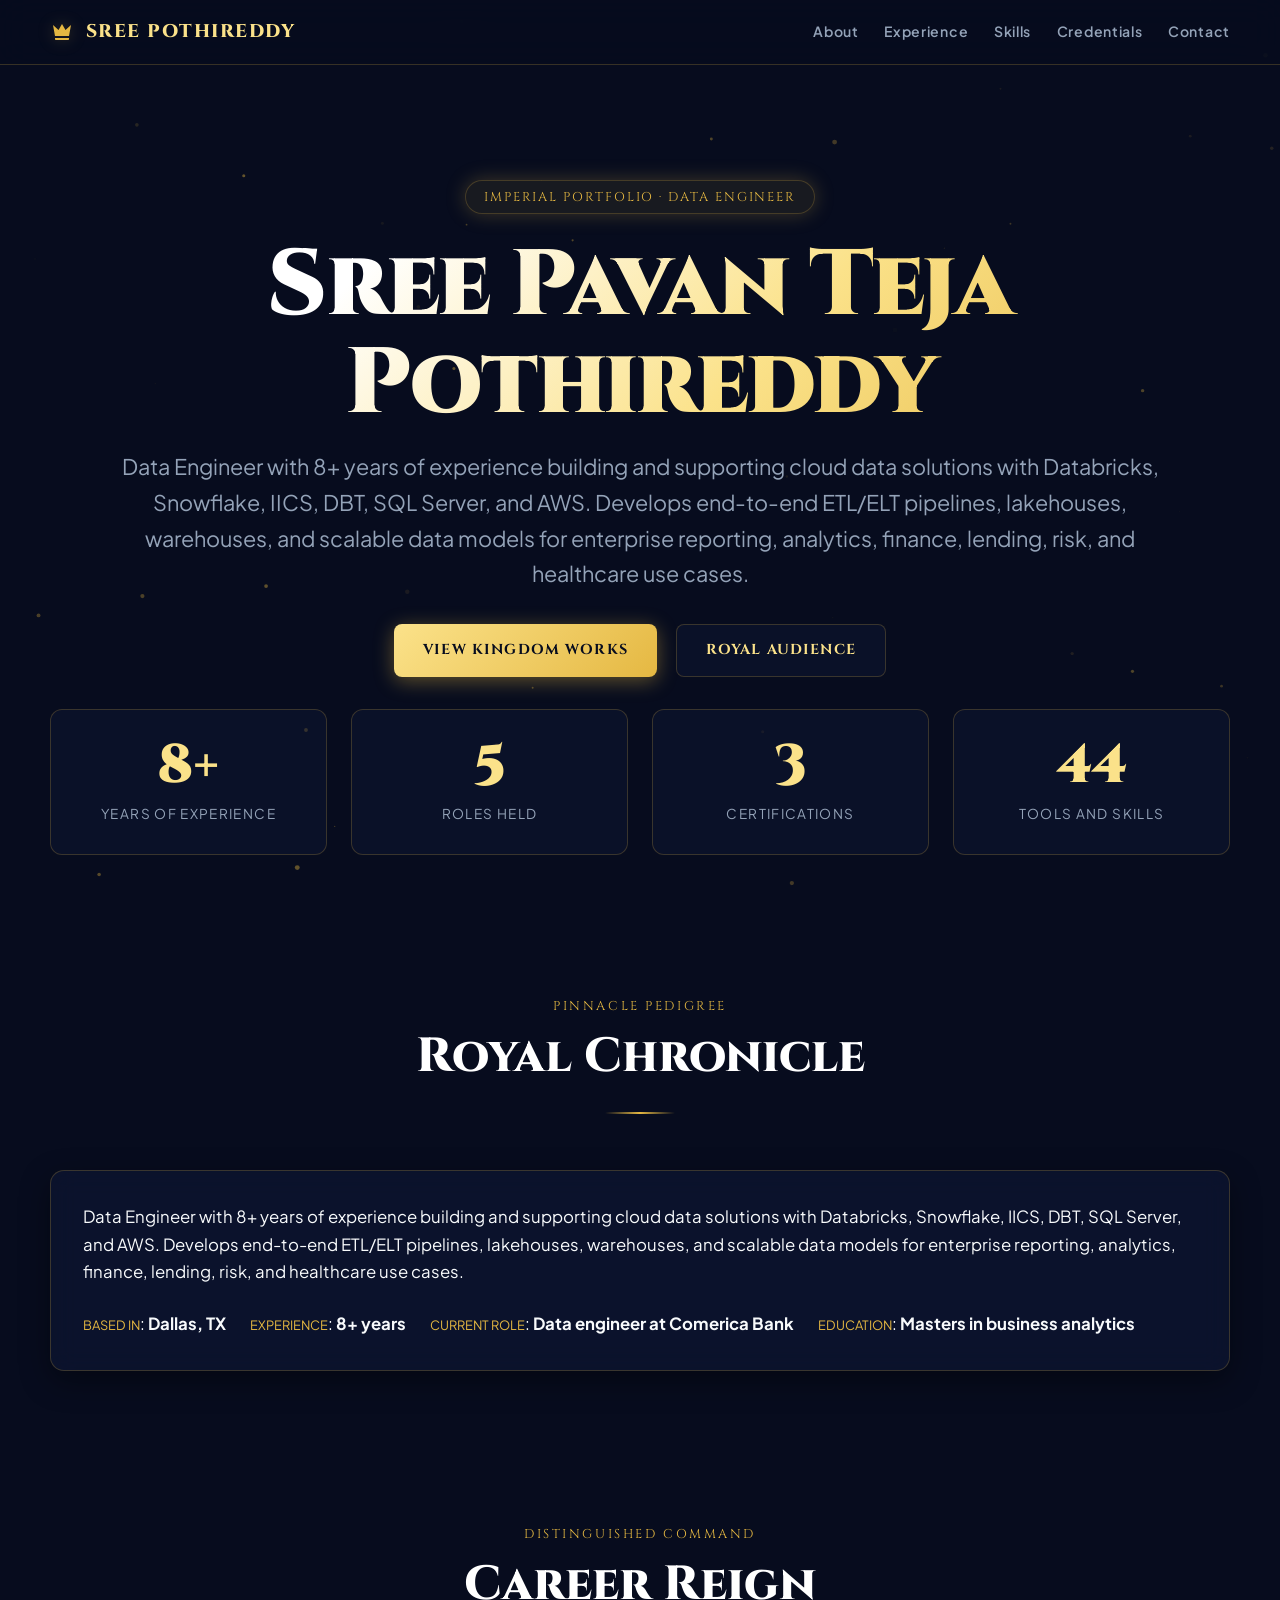
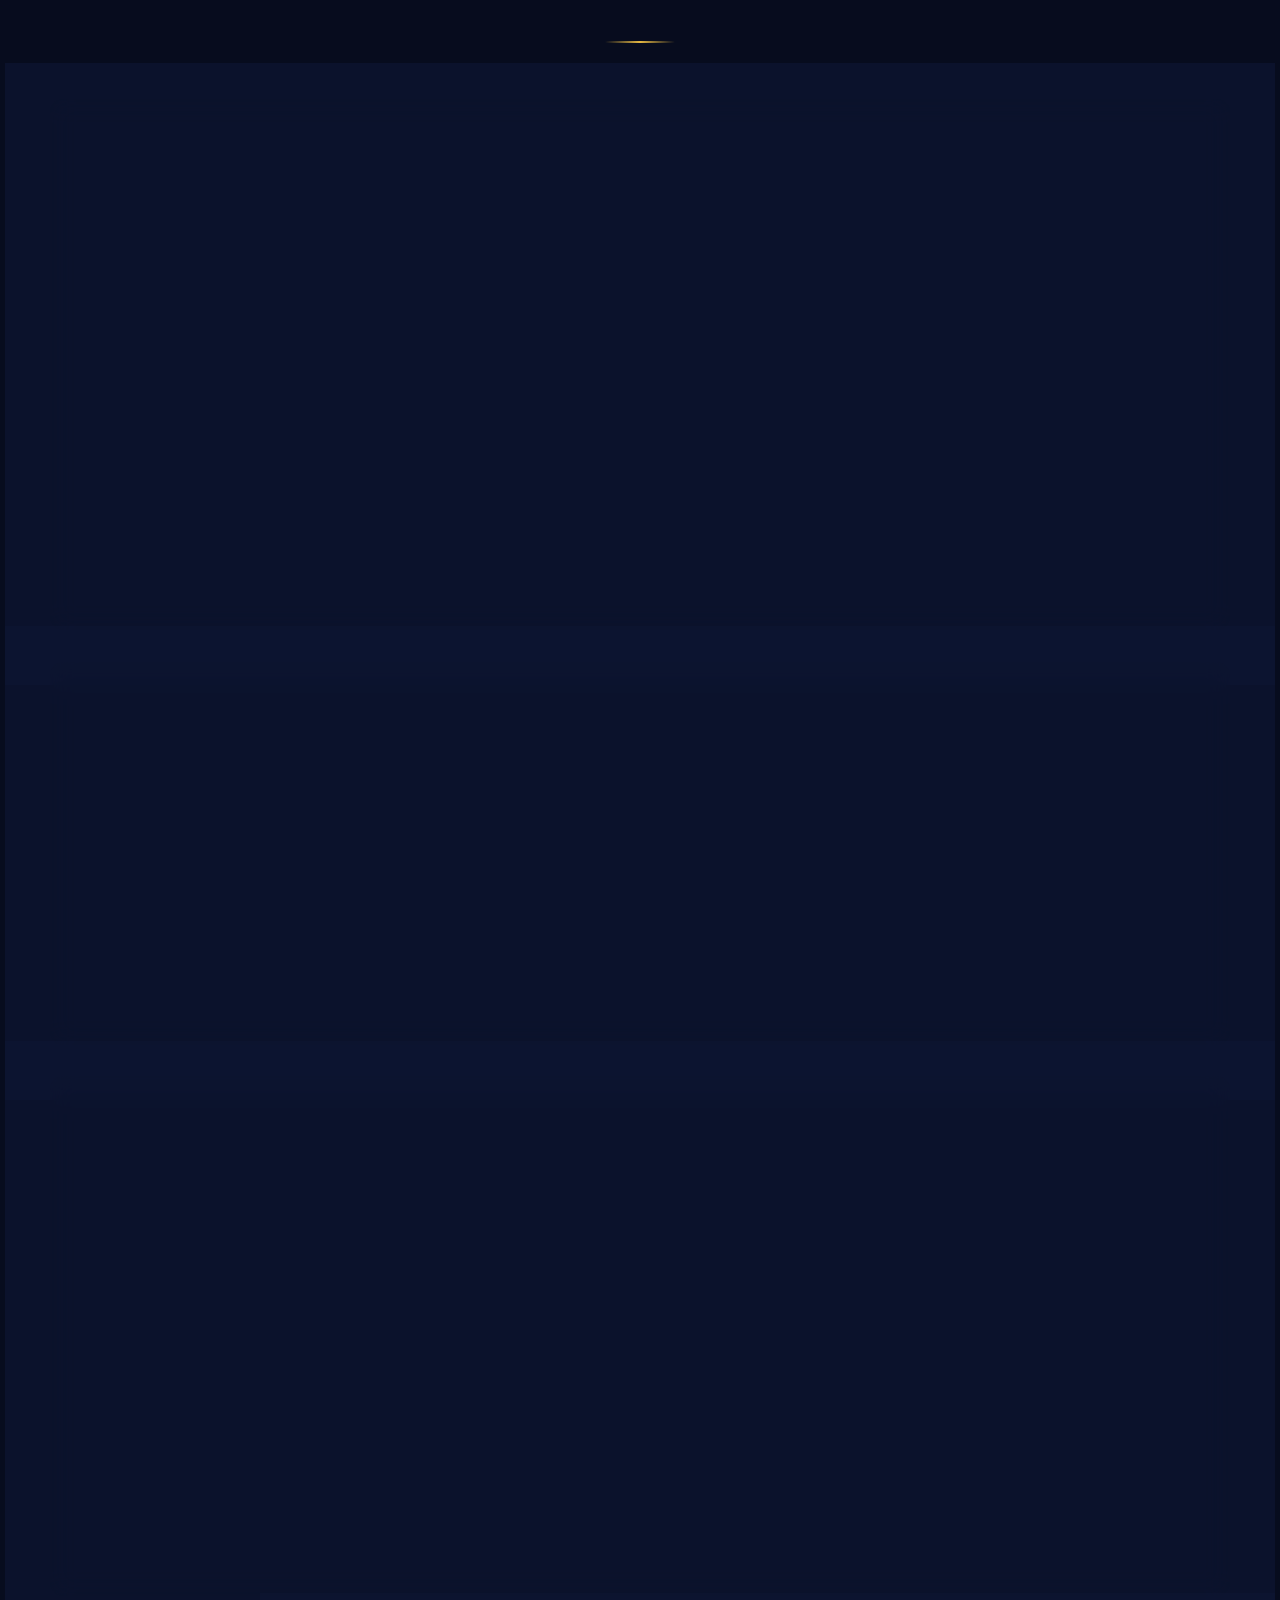
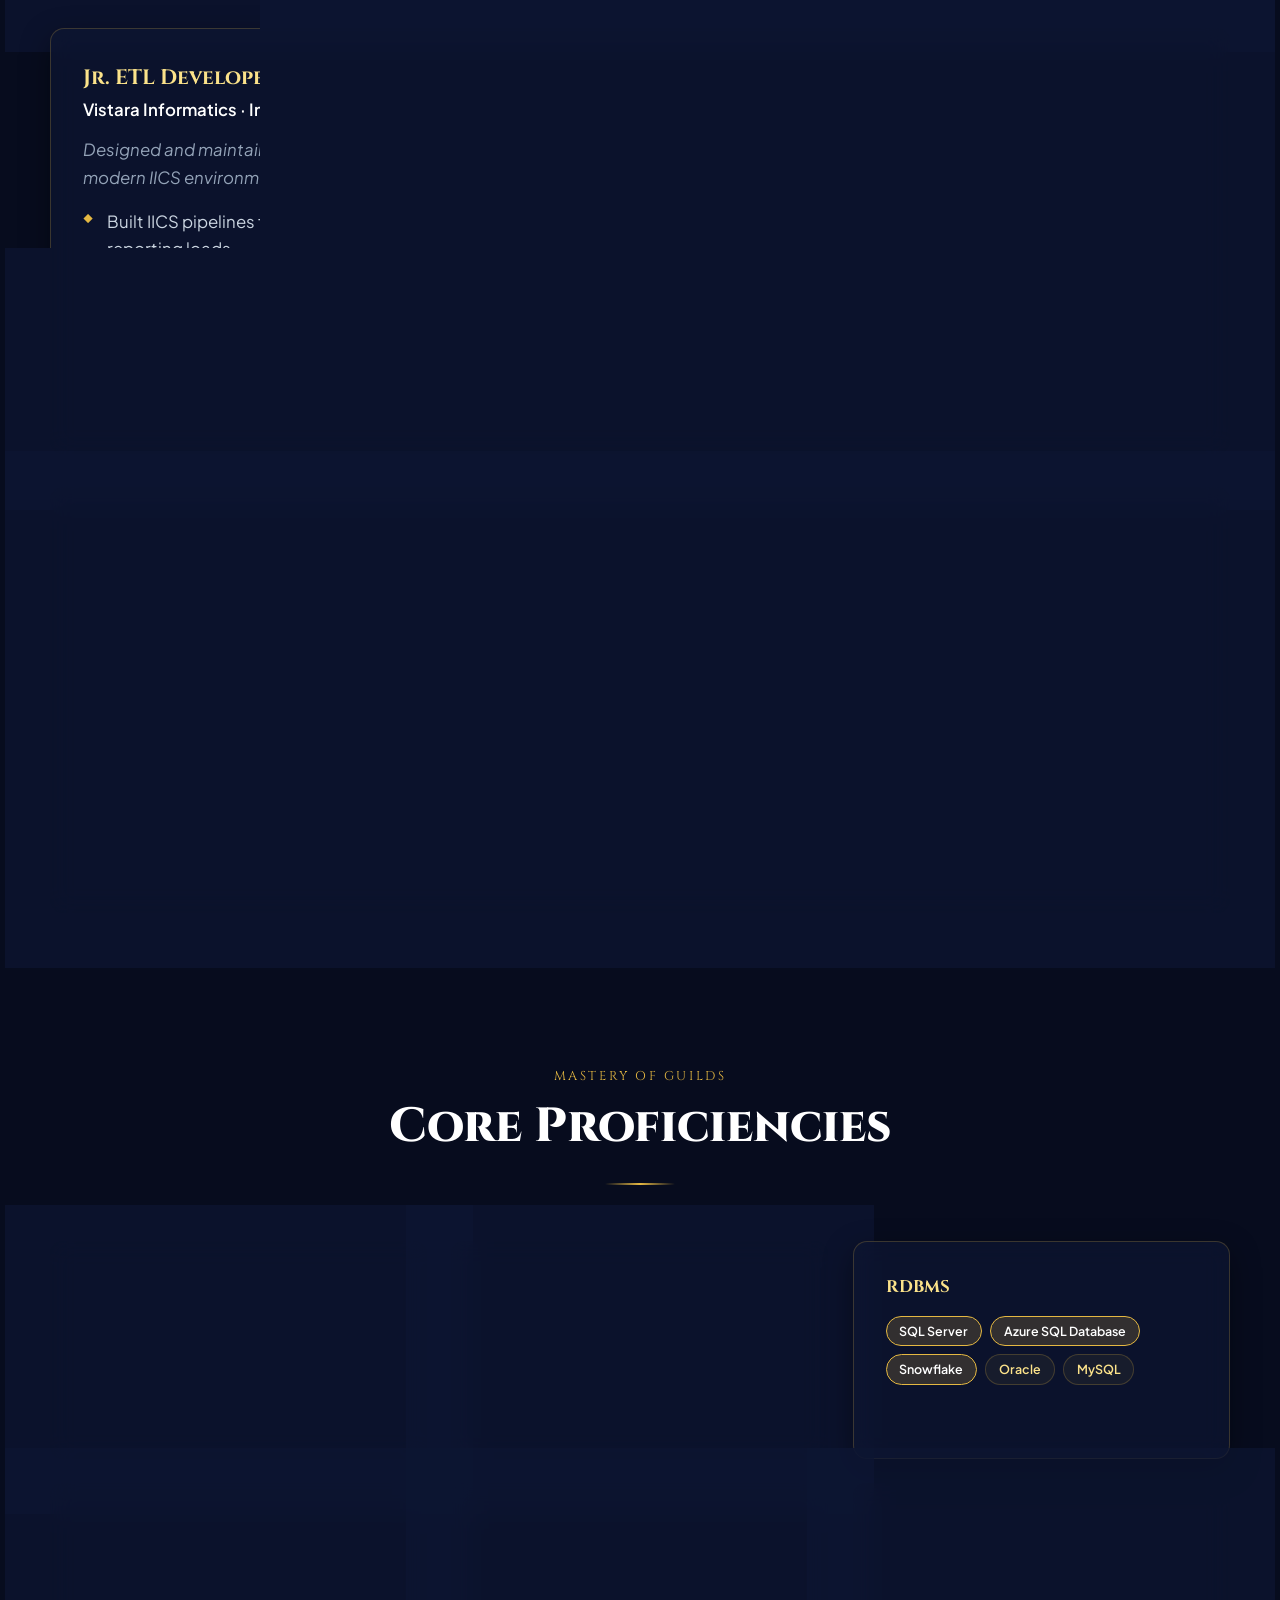
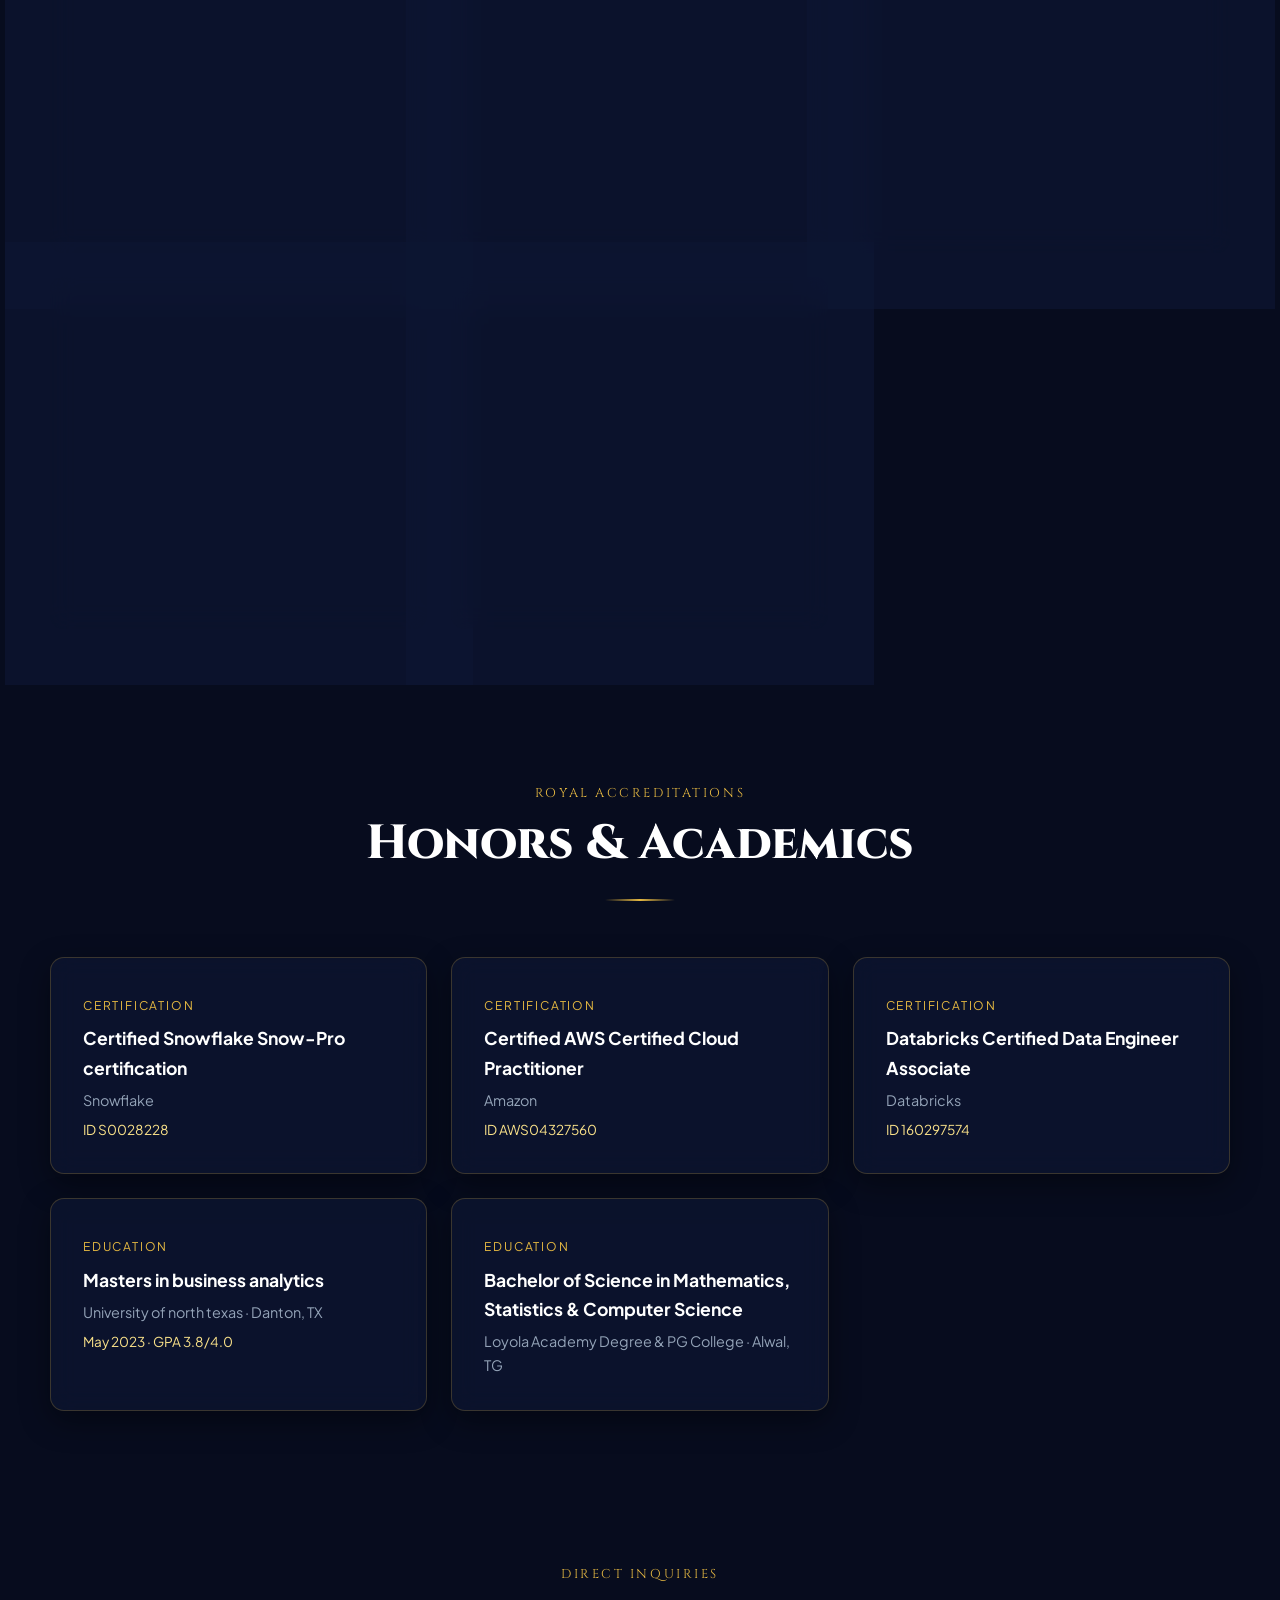
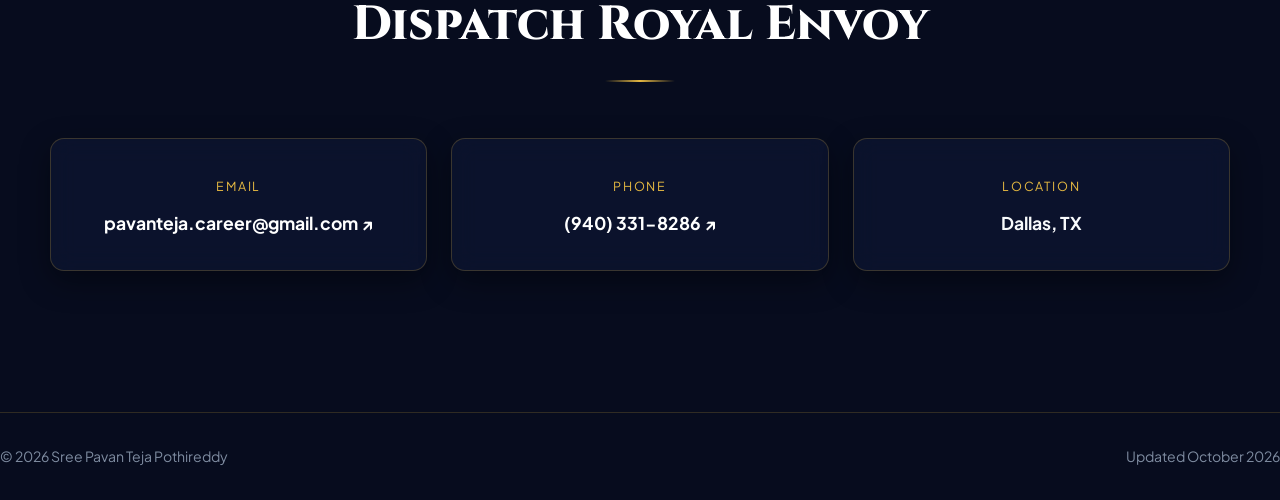
==== commit 644de9cf: "Update sree-pavan-teja-pothireddy/pfjgujdsurc4yc2smud6" ====
--- a/sree-pavan-teja-pothireddy/pfjgujdsurc4yc2smud6/index.html
+++ b/sree-pavan-teja-pothireddy/pfjgujdsurc4yc2smud6/index.html
@@ -8,103 +8,489 @@
   <meta name="description" content="Professional profile of Sree Pavan Teja Pothireddy">
   <link rel="preconnect" href="https://fonts.googleapis.com">
   <link rel="preconnect" href="https://fonts.gstatic.com" crossorigin>
-  <link href="https://fonts.googleapis.com/css2?family=Figtree:wght@400;500;600;700;800&display=swap" rel="stylesheet">
+  <link href="https://fonts.googleapis.com/css2?family=Cinzel:wght@500;700;800;900&family=Plus+Jakarta+Sans:wght@400;500;600;700&display=swap" rel="stylesheet">
   <link rel="stylesheet" href="./base.css">
   <style>
-    /* Product design: laid out like a software company's home page. What I do,
-       the results, where I have done it, then the details. */
-    :root { --bg: #fff; --ink: #0f172a; --dim: #55607a; --line: #e5e8f0; --tint: #f6f7fb; --brand: #4338ca; --brand-2: #0ea5e9; --soft: #eef0ff; --ok: #059669; }
-    body { background: var(--bg); color: var(--ink); font: 400 clamp(1rem, 0.96rem + 0.2vw, 1.1rem)/1.6 "Figtree", system-ui, sans-serif; }
-    .wrap { width: min(1160px, 100% - 2rem); margin-inline: auto; }
-    :focus-visible { outline: 2px solid var(--brand); outline-offset: 3px; border-radius: 8px; }
-
-    nav { position: sticky; top: 0; z-index: 20; background: rgba(255, 255, 255, 0.88); -webkit-backdrop-filter: blur(12px); backdrop-filter: blur(12px); border-bottom: 1px solid transparent; transition: border-color 0.3s; } nav.stuck { border-color: var(--line); }
-    nav .wrap { display: flex; align-items: center; gap: 2rem; min-height: 64px; } nav b { display: flex; align-items: center; gap: 0.6rem; font-weight: 800; letter-spacing: -0.02em; } nav b::before { content: ""; width: 26px; height: 26px; border-radius: 8px; background: linear-gradient(135deg, var(--brand), var(--brand-2)); }
-    nav div { display: flex; gap: 1.6rem; margin-right: auto; } nav div a { text-decoration: none; color: var(--dim); font-weight: 500; font-size: 0.95rem; transition: color 0.2s; } nav div a:hover { color: var(--ink); }
-    .btn { display: inline-flex; align-items: center; justify-content: center; min-height: 46px; padding: 0 1.3rem; border-radius: 10px; font-weight: 700; text-decoration: none; background: var(--brand); color: #fff; transition: transform 0.25s cubic-bezier(0.34, 1.56, 0.64, 1), box-shadow 0.25s; white-space: nowrap; }
-    .btn:hover { transform: translateY(-2px); box-shadow: 0 10px 24px rgba(67, 56, 202, 0.32); } .btn.alt { background: #fff; color: var(--ink); border: 1px solid var(--line); } .btn.alt:hover { box-shadow: 0 10px 24px rgba(15, 23, 42, 0.08); } .btn.sm { min-height: 40px; padding: 0 1rem; font-size: 0.92rem; }
-
-    .hero { position: relative; text-align: center; padding: clamp(3.5rem, 8vw, 7rem) 0 clamp(2.5rem, 5vw, 4rem); overflow: hidden; }
-    .hero::before { content: ""; position: absolute; inset: -40% -10% auto; height: 120%; z-index: -1; background: radial-gradient(45% 55% at 30% 40%, rgba(67, 56, 202, 0.14), transparent 70%), radial-gradient(40% 50% at 72% 30%, rgba(14, 165, 233, 0.14), transparent 70%); animation: sway 14s ease-in-out infinite alternate; } @keyframes sway { to { transform: translateX(4%) scale(1.06); } }
-    .pill { display: inline-flex; gap: 0.5rem; align-items: center; padding: 0.3rem 0.9rem; border-radius: 999px; background: var(--soft); color: var(--brand); font-weight: 600; font-size: 0.88rem; margin-bottom: 1.4rem; } .pill i { width: 7px; height: 7px; border-radius: 50%; background: var(--ok); }
-    h1 { font-weight: 800; font-size: clamp(2.4rem, 1.2rem + 5.4vw, 5rem); line-height: 1.03; letter-spacing: -0.045em; text-wrap: balance; max-width: 16ch; margin-inline: auto; } h1 em { font-style: normal; background: linear-gradient(100deg, var(--brand), var(--brand-2)); -webkit-background-clip: text; background-clip: text; color: transparent; }
-    .hero > .wrap > p.sub { max-width: 58ch; margin: 1.4rem auto 0; color: var(--dim); font-size: 1.12em; } .cta { display: flex; gap: 0.75rem; justify-content: center; flex-wrap: wrap; margin-top: 2rem; }
-
-    /* The pipeline shown as a product screenshot */
-    .shot { margin: clamp(2.5rem, 5vw, 4rem) auto 0; max-width: 960px; border: 1px solid var(--line); border-radius: 16px; background: #fff; box-shadow: 0 30px 70px rgba(15, 23, 42, 0.12); text-align: left; overflow: hidden; }
-    .shot__bar { display: flex; gap: 6px; padding: 0.7rem 0.9rem; border-bottom: 1px solid var(--line); background: var(--tint); } .shot__bar i { width: 10px; height: 10px; border-radius: 50%; background: #d5d9e3; }
-    .flow { display: grid; grid-template-columns: repeat(auto-fit, minmax(150px, 1fr)); gap: 0.8rem; padding: 1.25rem; } .flow li { position: relative; padding: 0.9rem; border-radius: 12px; background: var(--tint); border: 1px solid var(--line); animation: glow 6s ease-in-out infinite; animation-delay: calc(var(--n) * 1.2s); }
-    .flow b { display: block; font-weight: 700; } .flow span { font-size: 0.86rem; color: var(--dim); line-height: 1.35; display: block; margin-top: 0.2rem; } .flow small { font-size: 0.72rem; font-weight: 700; color: var(--brand); letter-spacing: 0.08em; }
-    @keyframes glow { 0%, 20%, 100% { border-color: var(--line); box-shadow: none; background: var(--tint); } 8% { border-color: var(--brand); box-shadow: 0 8px 22px rgba(67, 56, 202, 0.2); background: #fff; } }
-
-    .logos { text-align: center; padding: clamp(2.5rem, 5vw, 4rem) 0 0; } .logos p { font-size: 0.82rem; font-weight: 600; letter-spacing: 0.14em; text-transform: uppercase; color: var(--dim); }
-    .logos ul { display: flex; justify-content: center; flex-wrap: wrap; gap: 0.6rem 2.6rem; margin-top: 1.1rem; } .logos li { font-weight: 800; font-size: clamp(1.05rem, 0.9rem + 0.8vw, 1.45rem); letter-spacing: -0.02em; color: #9aa3b8; transition: color 0.25s, transform 0.25s; } .logos li:hover { color: var(--ink); transform: translateY(-2px); }
-
-    section { padding-top: clamp(4rem, 9vw, 7.5rem); } .center { text-align: center; }
-    .eyebrow { font-size: 0.84rem; font-weight: 700; letter-spacing: 0.12em; text-transform: uppercase; color: var(--brand); margin-bottom: 0.7rem; }
-    h2 { font-weight: 800; font-size: clamp(1.9rem, 1.3rem + 2.8vw, 3.2rem); line-height: 1.08; letter-spacing: -0.04em; text-wrap: balance; margin-bottom: clamp(1.75rem, 3.5vw, 2.75rem); } .center h2 { max-width: 20ch; margin-inline: auto; }
-    h3 { font-weight: 700; font-size: 1.15rem; line-height: 1.3; letter-spacing: -0.01em; }
-    .stats { display: grid; grid-template-columns: repeat(4, 1fr); gap: 1rem; } .stat { padding: 1.5rem; border-radius: 16px; background: var(--tint); text-align: left; } .stat__n { font-weight: 800; font-size: clamp(2.2rem, 1.5rem + 2.6vw, 3.4rem); line-height: 1; letter-spacing: -0.045em; background: linear-gradient(120deg, var(--brand), var(--brand-2)); -webkit-background-clip: text; background-clip: text; color: transparent; } .stat__l { margin-top: 0.6rem; font-size: 0.9rem; color: var(--dim); line-height: 1.4; }
-    .split { display: grid; grid-template-columns: minmax(0, 1fr) minmax(0, 1fr); gap: clamp(1.5rem, 5vw, 4.5rem); align-items: start; } .split p + p { margin-top: 0.9rem; color: var(--dim); } .split h2 { margin-bottom: 1rem; }
-    dl { border: 1px solid var(--line); border-radius: 16px; overflow: hidden; } dl div { display: flex; justify-content: space-between; gap: 1rem; padding: 0.9rem 1.2rem; border-bottom: 1px solid var(--line); } dl div:last-child { border: 0; } dt { color: var(--dim); } dd { font-weight: 600; text-align: right; }
-
-    .feat { display: grid; grid-template-columns: repeat(6, 1fr); gap: 1rem; } .proj { grid-column: span 2; padding: 1.5rem; border: 1px solid var(--line); border-radius: 16px; display: flex; flex-direction: column; gap: 0.6rem; background: #fff; transition: transform 0.35s cubic-bezier(0.22, 1, 0.36, 1), box-shadow 0.35s, border-color 0.3s; } .proj:nth-child(n + 4) { grid-column: span 3; }
-    .proj:hover { transform: translateY(-6px); box-shadow: 0 22px 50px rgba(15, 23, 42, 0.1); border-color: #c9cdf7; }
-    .proj__no { width: 38px; height: 38px; border-radius: 10px; display: grid; place-items: center; background: var(--soft); color: var(--brand); font-weight: 800; font-size: 0.9rem; } .proj__about { color: var(--dim); } .proj__out { font-size: 0.92rem; font-weight: 500; padding-left: 1.5rem; position: relative; } .proj__out::before { content: "✓"; position: absolute; left: 0; color: var(--ok); font-weight: 800; } .proj .chips { margin-top: auto; padding-top: 0.4rem; }
-    .chips li { font-size: 0.8rem; font-weight: 500; padding: 0.15rem 0.65rem; border-radius: 999px; background: var(--tint); color: #3a4560; } .chips .core { background: var(--soft); color: var(--brand); font-weight: 700; }
-    .job { display: grid; grid-template-columns: 11rem minmax(0, 1fr); gap: 2rem; padding: 1.75rem 0; border-top: 1px solid var(--line); } .job__when { font-weight: 700; } .job__place { color: var(--dim); font-size: 0.92rem; }
-    .job__co { color: var(--brand); } .job__co::before { content: "at "; color: var(--dim); font-weight: 400; } .job__sum { color: var(--dim); margin-top: 0.3rem; } .job__pts { margin: 1rem 0 1.1rem; display: grid; gap: 0.5rem; } .job__pts li { padding-left: 1.6rem; position: relative; } .job__pts li::before { content: "✓"; position: absolute; left: 0; color: var(--ok); font-weight: 800; }
-    .sks { display: grid; grid-template-columns: repeat(4, 1fr); gap: 1rem; } .sk { padding: 1.25rem; border-radius: 16px; background: var(--tint); } .sk h3 { font-size: 0.82rem; letter-spacing: 0.08em; text-transform: uppercase; color: var(--dim); margin-bottom: 0.7rem; } .sk .chips li { background: #fff; }
-    .creds { display: grid; grid-template-columns: repeat(3, 1fr); gap: 1rem; } .cred { padding: 1.4rem; border: 1px solid var(--line); border-radius: 16px; } .cred:nth-child(n + 4) { grid-column: span 1; } .cred__tag { font-size: 0.76rem; font-weight: 700; letter-spacing: 0.1em; text-transform: uppercase; color: var(--brand); } .cred h3 { margin: 0.5rem 0 0.25rem; } .cred__org { color: var(--dim); font-size: 0.92rem; } .cred__note { margin-top: 0.6rem; font-size: 0.86rem; font-weight: 600; }
-    .band { margin-top: clamp(4rem, 9vw, 7.5rem); padding: clamp(3rem, 7vw, 5.5rem) 0; background: linear-gradient(120deg, #1e1b4b, var(--brand) 60%, #0369a1); color: #fff; text-align: center; } .band h2 { max-width: 18ch; margin-inline: auto; } .band .eyebrow { color: #c7d2fe; }
-    .cts { display: grid; grid-template-columns: repeat(3, 1fr); gap: 1rem; text-align: left; } .ct { text-decoration: none; padding: 1.3rem; border-radius: 14px; background: rgba(255, 255, 255, 0.1); border: 1px solid rgba(255, 255, 255, 0.22); transition: background 0.25s, transform 0.3s cubic-bezier(0.22, 1, 0.36, 1); } .ct:hover { background: rgba(255, 255, 255, 0.2); transform: translateY(-4px); } .ct span { display: block; font-size: 0.78rem; font-weight: 700; letter-spacing: 0.1em; text-transform: uppercase; color: #c7d2fe; margin-bottom: 0.3rem; } .ct strong { font-size: 1.1rem; overflow-wrap: anywhere; }
-
-    @media (max-width: 900px) {
-      nav div { display: none; } nav b { margin-right: auto; } .flow { grid-template-columns: 1fr; } .stats, .sks { grid-template-columns: repeat(2, 1fr); } .split, .job, .creds, .cts { grid-template-columns: 1fr; } .job { gap: 0.5rem; } .job__head { display: flex; gap: 0.8rem; align-items: baseline; } .proj:nth-child(n) { grid-column: span 6; }
-    }
-    @media (max-width: 520px) { .sks { grid-template-columns: 1fr; } }
+    :root {
+      --bg: #070c1e;
+      --bg-card: rgba(14, 22, 50, 0.7);
+      --gold: #e5b842;
+      --gold-light: #fbe28a;
+      --gold-dark: #a37c1e;
+      --gold-glow: rgba(229, 184, 66, 0.25);
+      --ink: #f8fafc;
+      --dim: #94a3b8;
+      --line: rgba(229, 184, 66, 0.22);
+      --line-strong: rgba(229, 184, 66, 0.5);
+    }
+    body {
+      background: var(--bg);
+      color: var(--ink);
+      font: 400 clamp(0.95rem, 0.92rem + 0.2vw, 1.05rem)/1.65 "Plus Jakarta Sans", sans-serif;
+      overflow-x: hidden;
+      position: relative;
+    }
+    #sparkles {
+      position: fixed;
+      inset: 0;
+      pointer-events: none;
+      z-index: 0;
+      opacity: 0.7;
+    }
+    .wrap {
+      width: min(1180px, 100% - 2.5rem);
+      margin-inline: auto;
+      position: relative;
+      z-index: 1;
+    }
+    nav {
+      position: sticky;
+      top: 0;
+      z-index: 30;
+      backdrop-filter: blur(16px);
+      -webkit-backdrop-filter: blur(16px);
+      background: rgba(7, 12, 30, 0.85);
+      border-bottom: 1px solid var(--line);
+    }
+    nav .wrap {
+      display: flex;
+      justify-content: space-between;
+      align-items: center;
+      min-height: 64px;
+    }
+    .brand {
+      display: flex;
+      align-items: center;
+      gap: 0.75rem;
+      font-family: "Cinzel", serif;
+      font-weight: 800;
+      font-size: 1.15rem;
+      letter-spacing: 0.08em;
+      color: var(--gold-light);
+      text-transform: uppercase;
+    }
+    .crown {
+      width: 24px;
+      height: 24px;
+      fill: var(--gold);
+      filter: drop-shadow(0 0 8px var(--gold-glow));
+    }
+    nav .links {
+      display: flex;
+      gap: 1.6rem;
+    }
+    nav a {
+      text-decoration: none;
+      font-size: 0.88rem;
+      font-weight: 600;
+      letter-spacing: 0.05em;
+      color: var(--dim);
+      transition: color 0.25s, text-shadow 0.25s;
+    }
+    nav a:hover {
+      color: var(--gold);
+      text-shadow: 0 0 10px var(--gold-glow);
+    }
+    .hero {
+      padding: clamp(4rem, 9vw, 8rem) 0 clamp(2rem, 5vw, 4rem);
+      text-align: center;
+    }
+    .regal-badge {
+      display: inline-flex;
+      align-items: center;
+      gap: 0.5rem;
+      padding: 0.35rem 1.1rem;
+      border-radius: 999px;
+      border: 1px solid var(--line);
+      background: rgba(229, 184, 66, 0.08);
+      font-family: "Cinzel", serif;
+      font-size: 0.8rem;
+      letter-spacing: 0.15em;
+      text-transform: uppercase;
+      color: var(--gold);
+      margin-bottom: 1.5rem;
+      box-shadow: 0 0 20px var(--gold-glow);
+    }
+    h1 {
+      font-family: "Cinzel", serif;
+      font-weight: 900;
+      font-size: clamp(2.8rem, 1.8rem + 5vw, 6rem);
+      line-height: 1.05;
+      letter-spacing: -0.02em;
+      background: linear-gradient(135deg, #fff 25%, var(--gold-light) 60%, var(--gold) 100%);
+      -webkit-background-clip: text;
+      -webkit-text-fill-color: transparent;
+      margin-bottom: 1rem;
+    }
+    .lead {
+      font-size: clamp(1.1rem, 1rem + 0.5vw, 1.35rem);
+      color: var(--dim);
+      max-width: 65ch;
+      margin: 0 auto 2rem;
+    }
+    .hero-cta {
+      display: flex;
+      justify-content: center;
+      gap: 1.2rem;
+      flex-wrap: wrap;
+    }
+    .btn-gold {
+      display: inline-flex;
+      align-items: center;
+      gap: 0.6rem;
+      padding: 0.85rem 1.8rem;
+      border-radius: 8px;
+      font-family: "Cinzel", serif;
+      font-weight: 700;
+      font-size: 0.9rem;
+      letter-spacing: 0.08em;
+      text-transform: uppercase;
+      background: linear-gradient(135deg, var(--gold-light), var(--gold));
+      color: #070c1e;
+      text-decoration: none;
+      box-shadow: 0 4px 20px rgba(229, 184, 66, 0.4);
+      transition: transform 0.25s, box-shadow 0.25s;
+    }
+    .btn-gold:hover {
+      transform: translateY(-2px);
+      box-shadow: 0 8px 30px rgba(229, 184, 66, 0.6);
+    }
+    .btn-outline {
+      display: inline-flex;
+      align-items: center;
+      padding: 0.85rem 1.8rem;
+      border-radius: 8px;
+      border: 1px solid var(--line);
+      background: rgba(14, 22, 50, 0.5);
+      color: var(--gold-light);
+      font-family: "Cinzel", serif;
+      font-weight: 700;
+      font-size: 0.9rem;
+      letter-spacing: 0.08em;
+      text-transform: uppercase;
+      text-decoration: none;
+      transition: border-color 0.25s, background 0.25s;
+    }
+    .btn-outline:hover {
+      border-color: var(--gold);
+      background: rgba(229, 184, 66, 0.12);
+    }
+    section {
+      padding: clamp(3.5rem, 6vw, 6rem) 0;
+    }
+    .sec-head {
+      text-align: center;
+      margin-bottom: 3.5rem;
+      position: relative;
+    }
+    .sec-head::after {
+      content: "";
+      display: block;
+      width: 70px;
+      height: 2px;
+      background: linear-gradient(90deg, transparent, var(--gold), transparent);
+      margin: 1rem auto 0;
+    }
+    .sec-head p {
+      font-family: "Cinzel", serif;
+      font-size: 0.8rem;
+      letter-spacing: 0.2em;
+      text-transform: uppercase;
+      color: var(--gold);
+    }
+    .sec-head h2 {
+      font-family: "Cinzel", serif;
+      font-size: clamp(1.8rem, 1.4rem + 2vw, 3rem);
+      font-weight: 800;
+      color: #fff;
+    }
+    .royal-card {
+      background: var(--bg-card);
+      border: 1px solid var(--line);
+      border-radius: 14px;
+      padding: clamp(1.4rem, 2.5vw, 2.2rem);
+      backdrop-filter: blur(12px);
+      -webkit-backdrop-filter: blur(12px);
+      box-shadow: 0 10px 30px rgba(0, 0, 0, 0.4);
+      transition: transform 0.3s, border-color 0.3s, box-shadow 0.3s;
+      position: relative;
+    }
+    .royal-card:hover {
+      transform: translateY(-4px);
+      border-color: var(--gold);
+      box-shadow: 0 16px 40px var(--gold-glow);
+    }
+    .stats-grid {
+      display: grid;
+      grid-template-columns: repeat(auto-fit, minmax(220px, 1fr));
+      gap: 1.5rem;
+      margin-top: 2rem;
+    }
+    .stat-box {
+      text-align: center;
+      padding: 1.8rem;
+      border: 1px solid var(--line);
+      border-radius: 12px;
+      background: rgba(14, 22, 50, 0.5);
+    }
+    .stat-n {
+      font-family: "Cinzel", serif;
+      font-weight: 900;
+      font-size: clamp(2.4rem, 1.8rem + 2vw, 3.8rem);
+      color: var(--gold-light);
+      line-height: 1;
+    }
+    .stat-l {
+      font-size: 0.85rem;
+      letter-spacing: 0.1em;
+      text-transform: uppercase;
+      color: var(--dim);
+      margin-top: 0.6rem;
+    }
+    .timeline {
+      display: grid;
+      gap: 2rem;
+    }
+    .job-head {
+      display: flex;
+      justify-content: space-between;
+      gap: 1rem;
+      flex-wrap: wrap;
+      margin-bottom: 0.8rem;
+    }
+    .job-title {
+      font-family: "Cinzel", serif;
+      font-size: 1.3rem;
+      font-weight: 700;
+      color: var(--gold-light);
+    }
+    .job-company {
+      color: #fff;
+      font-weight: 600;
+    }
+    .job-date {
+      color: var(--gold);
+      font-size: 0.88rem;
+      font-weight: 600;
+      letter-spacing: 0.05em;
+    }
+    .job-pts {
+      margin: 1rem 0;
+      display: grid;
+      gap: 0.6rem;
+      color: #cbd5e1;
+    }
+    .job-pts li {
+      position: relative;
+      padding-left: 1.5rem;
+    }
+    .job-pts li::before {
+      content: "◆";
+      position: absolute;
+      left: 0;
+      top: 0.1em;
+      color: var(--gold);
+      font-size: 0.75rem;
+    }
+    .chips-gold {
+      display: flex;
+      flex-wrap: wrap;
+      gap: 0.5rem;
+    }
+    .chips-gold li, .chips-gold span {
+      font-size: 0.78rem;
+      font-weight: 600;
+      padding: 0.25rem 0.8rem;
+      border-radius: 999px;
+      border: 1px solid var(--line);
+      background: rgba(229, 184, 66, 0.06);
+      color: var(--gold-light);
+    }
+    .grid-2 {
+      display: grid;
+      grid-template-columns: repeat(auto-fit, minmax(320px, 1fr));
+      gap: 1.8rem;
+    }
+    .grid-3 {
+      display: grid;
+      grid-template-columns: repeat(auto-fit, minmax(280px, 1fr));
+      gap: 1.5rem;
+    }
+    .foot {
+      border-top: 1px solid var(--line);
+      margin-top: 4rem;
+      padding: 2rem 0;
+      color: var(--dim);
+      font-size: 0.88rem;
+      text-align: center;
+    }
+    @media (max-width: 768px) {
+      nav .links { display: none; }
+    }
   </style>
 </head>
 <body>
   <a class="skip" href="#app">Skip to content</a>
+  <canvas id="sparkles"></canvas>
   <div id="app"></div>
-  <noscript><p style="padding:2rem">This page needs JavaScript to show its content.</p></noscript>
+  <noscript><p style="padding:2rem">This royal page requires JavaScript.</p></noscript>
   <script type="module">
     import { resume as r } from "./data.js";
     import * as K from "./kit.js";
 
+    // Animated gold sparkles canvas
+    const cvs = document.getElementById("sparkles");
+    const ctx = cvs.getContext("2d");
+    let w, h, pts = [];
+    function resize() {
+      w = cvs.width = window.innerWidth;
+      h = cvs.height = window.innerHeight;
+      pts = Array.from({ length: 45 }, () => ({
+        x: Math.random() * w,
+        y: Math.random() * h,
+        r: Math.random() * 2 + 0.5,
+        vx: (Math.random() - 0.5) * 0.4,
+        vy: -Math.random() * 0.5 - 0.2,
+        a: Math.random()
+      }));
+    }
+    resize();
+    window.addEventListener("resize", resize);
+    function loop() {
+      ctx.clearRect(0, 0, w, h);
+      for (const p of pts) {
+        p.x += p.vx; p.y += p.vy;
+        if (p.y < 0) p.y = h;
+        if (p.x < 0) p.x = w;
+        if (p.x > w) p.x = 0;
+        ctx.beginPath();
+        ctx.arc(p.x, p.y, p.r, 0, Math.PI * 2);
+        ctx.fillStyle = `rgba(229, 184, 66, ${p.a * 0.6})`;
+        ctx.fill();
+      }
+      requestAnimationFrame(loop);
+    }
+    loop();
+
     const app = K.mount(r, `
-      <nav><div class="wrap"><b>${K.esc(r.short)}</b><div>
-        <a href="#results">Results</a><a href="#projects">Projects</a><a href="#work">Experience</a><a href="#skills">Skills</a><a href="#credentials">Credentials</a>
-      </div><a class="btn sm" href="#contact">Get in touch</a></div></nav>
-
-      <header class="hero"><div class="wrap">
-        <p class="pill"><i></i>${K.esc([r.title, r.location].filter(Boolean).join(" · "))}</p>
-        <h1>${K.esc(r.first)} <em>${K.esc(r.last)}</em></h1>
-        <p class="sub">${K.esc(r.pitch)}</p>
-        <div class="cta">${K.mail(r, "btn", `Email ${K.esc(r.short)}`)}<a class="btn alt" href="#work">See the experience</a></div>
-        <div class="shot rv" data-if="focus"><div class="shot__bar" aria-hidden="true"><i></i><i></i><i></i></div>
-          <ol class="flow">${r.focus.map(([step, what], n) => `<li style="--n:${n}"><small>${K.pad(n + 1)}</small><b>${K.esc(step)}</b><span>${K.esc(what)}</span></li>`).join("")}</ol></div>
-      </div></header>
-
-      <div class="logos wrap rv" data-if="jobs"><p>Experience at</p><ul>${[...new Set(r.jobs.map((j) => j.company))].map((c) => `<li>${K.esc(c)}</li>`).join("")}</ul></div>
-
-      <section class="wrap center" id="results"><p class="eyebrow rv">Results</p><h2 class="rv">In numbers.</h2><div class="stats">${K.stats(r)}</div></section>
-
-      <section class="wrap split" id="about">
-        <div class="rv"><p class="eyebrow">About</p><h2>About me.</h2>${K.about(r)}</div>
-        <dl class="rv">${K.facts(r)}</dl>
-      </section>
-
-      <section class="wrap center" id="projects"><p class="eyebrow rv">What I build</p><h2 class="rv">What I have built.</h2><div class="feat" style="text-align:left">${K.projects(r)}</div></section>
-      <section class="wrap" id="work"><p class="eyebrow rv">Experience</p><h2 class="rv">Where I have worked.</h2>${K.jobs(r)}</section>
-      <section class="wrap center" id="skills"><p class="eyebrow rv">Skills</p><h2 class="rv">The toolbox.</h2><div class="sks" style="text-align:left">${K.skills(r)}</div></section>
-      <section class="wrap center" id="credentials"><p class="eyebrow rv">Credentials</p><h2 class="rv">Certified and schooled.</h2><div class="creds" style="text-align:left">${K.credentials(r)}</div></section>
-
-      <section class="band" id="contact"><div class="wrap"><p class="eyebrow rv">Contact</p><h2 class="rv">Get in touch.</h2><div class="cts">${K.contact(r)}</div></div></section>`);
-
-    const nav = app.querySelector("nav");
-    K.onScroll((y) => nav.classList.toggle("stuck", y > 8));
+      <nav>
+        <div class="wrap">
+          <div class="brand">
+            <svg class="crown" viewBox="0 0 24 24"><path d="M5 16L3 5l5.5 5L12 4l3.5 6L21 5l-2 11H5zm14 3c0 .6-.4 1-1 1H6c-.6 0-1-.4-1-1v-1h14v1z"/></svg>
+            <span>${K.esc(r.short)} ${K.esc(r.last)}</span>
+          </div>
+          <div class="links">
+            <a href="#about">About</a>
+            <a href="#experience">Experience</a>
+            <a href="#projects">Projects</a>
+            <a href="#skills">Skills</a>
+            <a href="#credentials">Credentials</a>
+            <a href="#contact">Contact</a>
+          </div>
+        </div>
+      </nav>
+
+      <header class="hero wrap">
+        <div class="regal-badge">Imperial Portfolio · ${K.esc(r.title)}</div>
+        <h1>${K.esc(r.name)}</h1>
+        <p class="lead">${K.esc(r.pitch)}</p>
+        <div class="hero-cta">
+          <a class="btn-gold" href="#experience">View Kingdom Works</a>
+          ${K.mail(r, "btn-outline", "Royal Audience")}
+        </div>
+        <div class="stats-grid" data-if="stats">
+          ${r.stats.map(s => `
+            <div class="stat-box rv">
+              <div class="stat-n">${s.pre}<span data-count="${s.n}">${s.n}</span>${K.esc(s.suf)}</div>
+              <div class="stat-l">${K.esc(s.label)}</div>
+            </div>`).join("")}
+        </div>
+      </header>
+
+      <section class="wrap" id="about">
+        <div class="sec-head"><p>Pinnacle Pedigree</p><h2>Royal Chronicle</h2></div>
+        <div class="royal-card rv">
+          ${K.about(r)}
+          <div style="margin-top: 1.5rem; display: flex; flex-wrap: wrap; gap: 1.5rem;">
+            ${r.facts.map(([k, v]) => `<div><span style="color:var(--gold); font-size:0.8rem; text-transform:uppercase;">${K.esc(k)}</span>: <strong>${K.esc(v)}</strong></div>`).join("")}
+          </div>
+        </div>
+      </section>
+
+      <section class="wrap" id="experience">
+        <div class="sec-head"><p>Distinguished Command</p><h2>Career Reign</h2></div>
+        <div class="timeline">
+          ${r.jobs.map(j => `
+            <article class="royal-card rv">
+              <div class="job-head">
+                <div>
+                  <div class="job-title">${K.esc(j.title || j.company)}</div>
+                  <div class="job-company">${K.esc(j.company)} · ${K.esc(j.place)}</div>
+                </div>
+                <div class="job-date">${K.esc(j.when)}</div>
+              </div>
+              ${j.summary ? `<p style="color:var(--dim); font-style:italic;">${K.esc(j.summary)}</p>` : ""}
+              ${j.points.length ? `<ul class="job-pts">${j.points.map(p => `<li>${K.esc(p)}</li>`).join("")}</ul>` : ""}
+              ${j.tools.length ? `<ul class="chips-gold">${j.tools.map(t => `<li>${K.esc(t)}</li>`).join("")}</ul>` : ""}
+            </article>`).join("")}
+        </div>
+      </section>
+
+      <section class="wrap" id="projects">
+        <div class="sec-head"><p>Imperial Endeavors</p><h2>Signature Deliverables</h2></div>
+        <div class="grid-2">
+          ${r.projects.map((p, i) => `
+            <article class="royal-card rv">
+              <div style="display:flex; justify-content:space-between; align-items:flex-start; gap:1rem; margin-bottom:0.6rem;">
+                <h3 style="font-family:'Cinzel',serif; font-size:1.25rem; color:var(--gold-light); margin:0;">${K.esc(p.name)}</h3>
+                ${p.url ? `<a href="${K.esc(p.url)}" target="_blank" rel="noopener" style="color:var(--gold); font-size:0.82rem; font-weight:700; text-decoration:none; white-space:nowrap; border:1px solid var(--gold); padding:0.25rem 0.65rem; border-radius:999px;">Case Study ↗</a>` : ""}
+              </div>
+              ${p.about ? `<p style="color:var(--dim); margin:0.6rem 0 0.8rem; line-height:1.6;">${K.esc(p.about)}</p>` : ""}
+              ${p.outcome ? `<div style="display:inline-flex; align-items:center; gap:0.4rem; padding:0.35rem 0.8rem; border-radius:6px; background:rgba(229,184,66,0.12); border:1px solid rgba(229,184,66,0.3); color:var(--gold-light); font-weight:700; font-size:0.82rem; margin-bottom:0.9rem;"><span>✦ IMPACT:</span> <span>${K.esc(p.outcome)}</span></div>` : ""}
+              ${p.tools.length ? `<ul class="chips-gold" style="margin-top:0.4rem;">${p.tools.map(t => `<li>${K.esc(t)}</li>`).join("")}</ul>` : ""}
+            </article>`).join("")}
+        </div>
+      </section>
+
+      <section class="wrap" id="skills">
+        <div class="sec-head"><p>Mastery of Guilds</p><h2>Core Proficiencies</h2></div>
+        <div class="grid-3">
+          ${r.skills.map(g => `
+            <div class="royal-card rv">
+              <h3 style="font-family:'Cinzel',serif; font-size:1.05rem; color:var(--gold-light); margin-bottom:0.9rem;">${K.esc(g.group)}</h3>
+              <ul class="chips-gold">
+                ${g.items.map(([name, core]) => `<li style="${core ? 'border-color:var(--gold); color:#fff; background:rgba(229,184,66,0.18);' : ''}">${K.esc(name)}</li>`).join("")}
+              </ul>
+            </div>`).join("")}
+        </div>
+      </section>
+
+      <section class="wrap" id="credentials">
+        <div class="sec-head"><p>Royal Accreditations</p><h2>Honors & Academics</h2></div>
+        <div class="grid-3">
+          ${r.credentials.map(c => `
+            <article class="royal-card rv">
+              <span style="font-size:0.75rem; letter-spacing:0.15em; text-transform:uppercase; color:var(--gold);">${K.esc(c.tag)}</span>
+              <h3 style="margin:0.4rem 0; font-size:1.1rem; color:#fff;">${K.esc(c.name)}</h3>
+              ${c.org ? `<p style="color:var(--dim); font-size:0.9rem;">${K.esc(c.org)}</p>` : ""}
+              ${c.note ? `<p style="color:var(--gold-light); font-size:0.85rem; margin-top:0.4rem;">${K.esc(c.note)}</p>` : ""}
+            </article>`).join("")}
+        </div>
+      </section>
+
+      <section class="wrap" id="contact">
+        <div class="sec-head"><p>Direct Inquiries</p><h2>Dispatch Royal Envoy</h2></div>
+        <div class="grid-3">
+          ${r.contacts.map(c => `
+            <div class="royal-card rv" style="text-align:center;">
+              <span style="font-size:0.78rem; text-transform:uppercase; letter-spacing:0.15em; color:var(--gold);">${K.esc(c.label)}</span>
+              <div style="margin-top:0.6rem; font-size:1.1rem; font-weight:700;">
+                ${c.href ? `<a href="${K.esc(c.href)}" style="color:#fff; text-decoration:none;">${K.esc(c.text)} ↗</a>` : `<span>${K.esc(c.text)}</span>`}
+              </div>
+            </div>`).join("")}
+        </div>
+      </section>
+    `);
   </script>
 </body>
 </html>
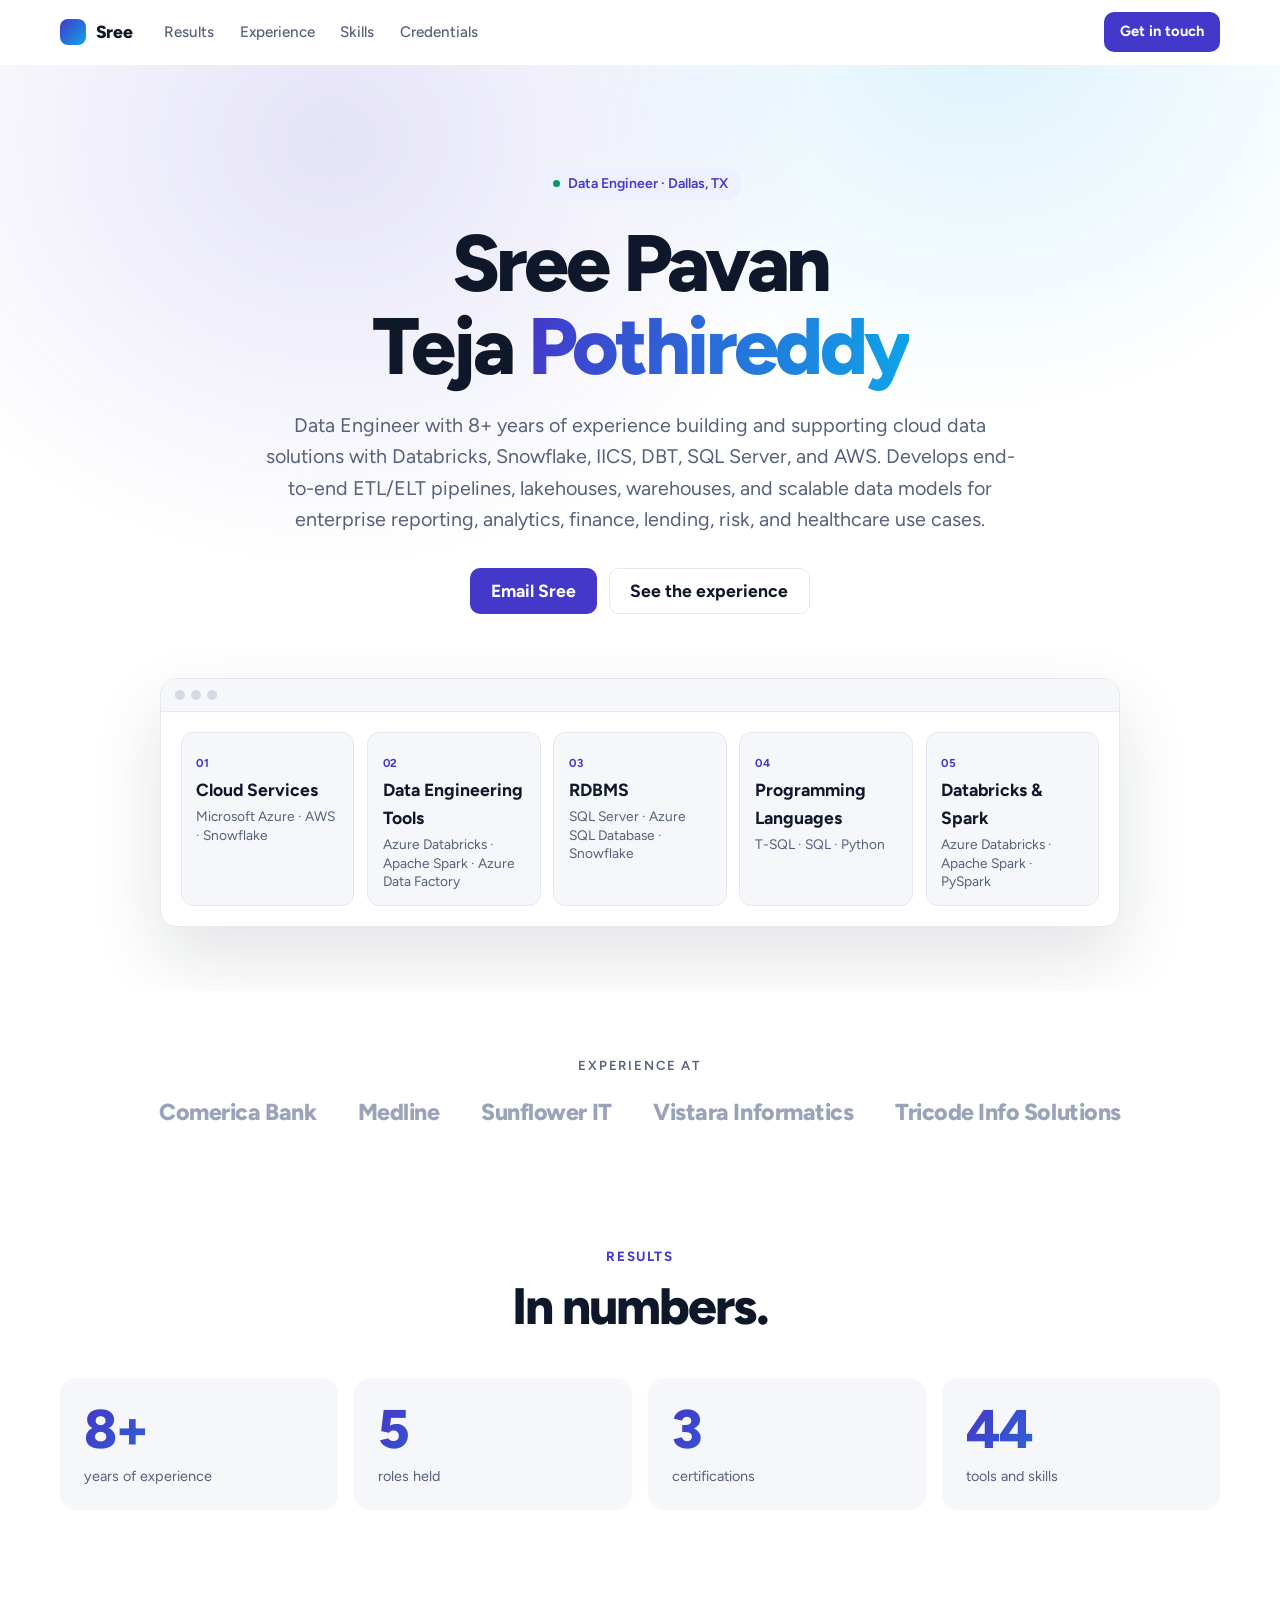
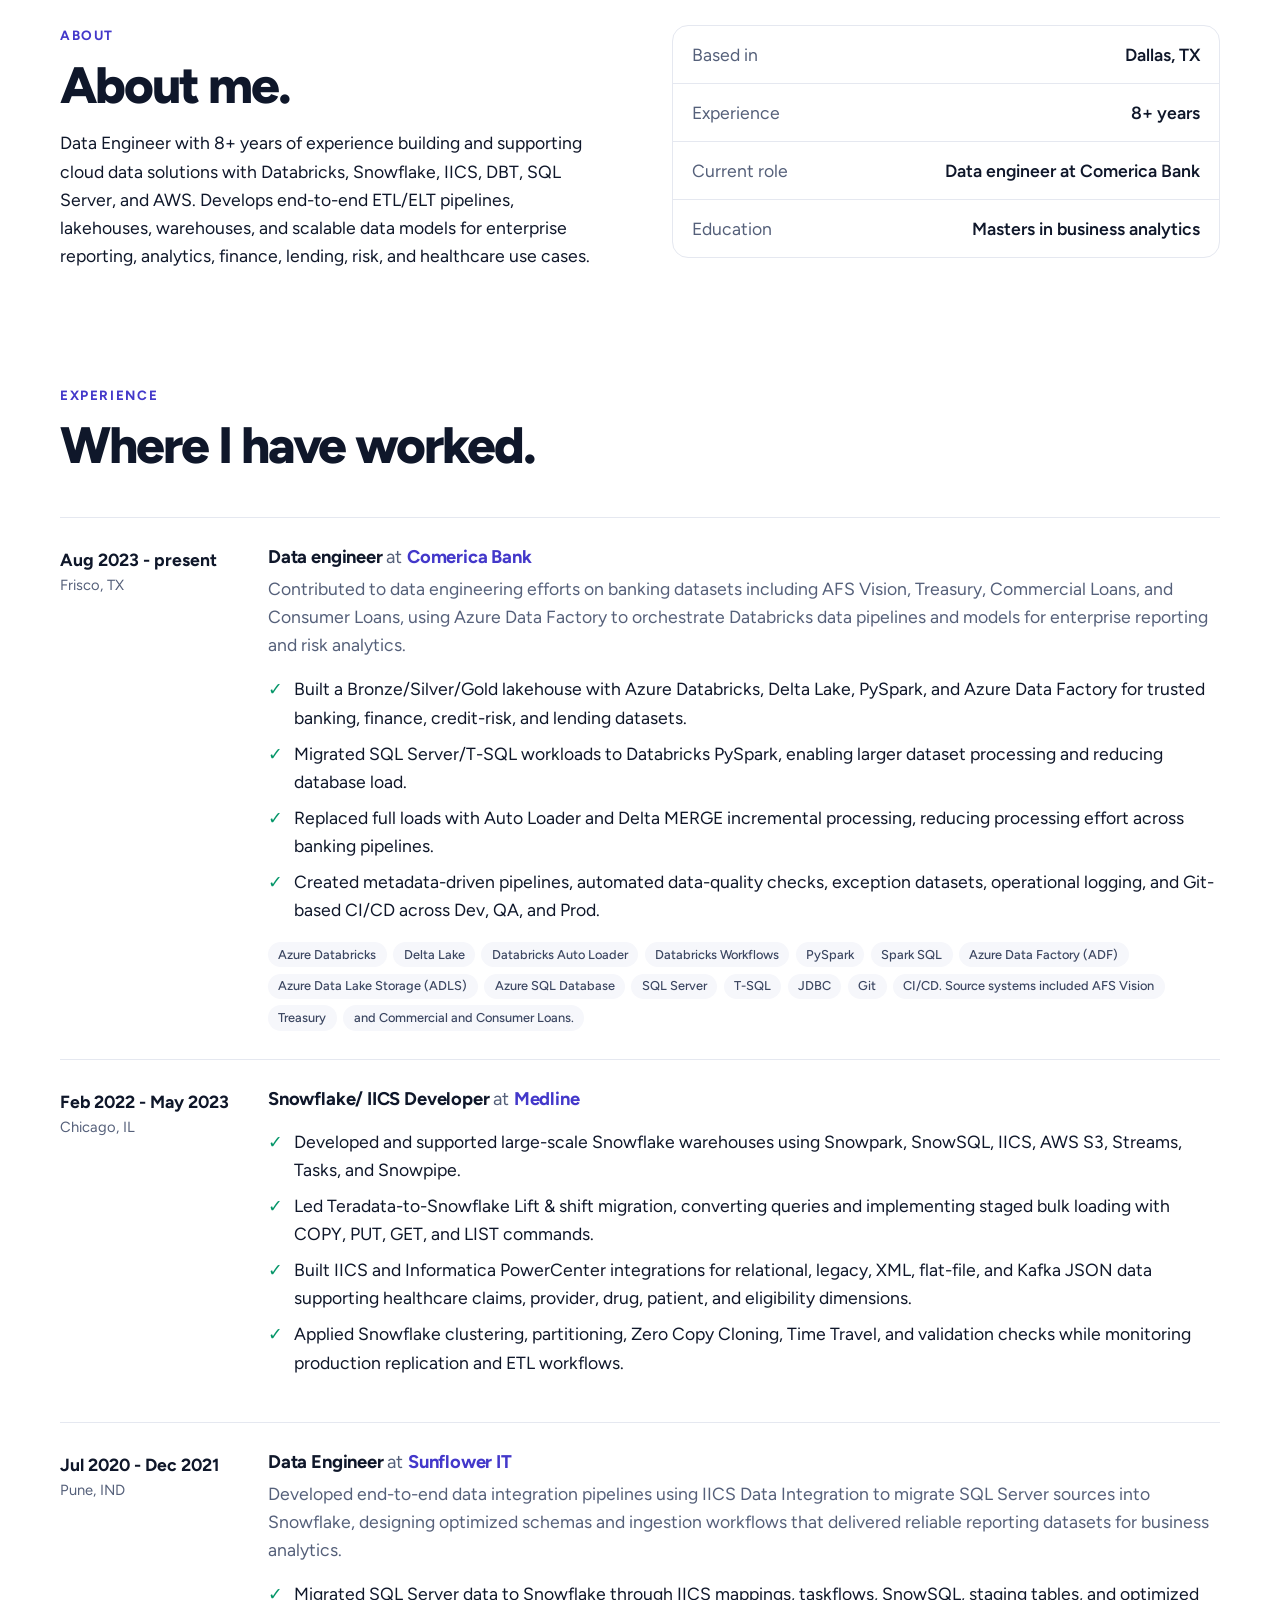
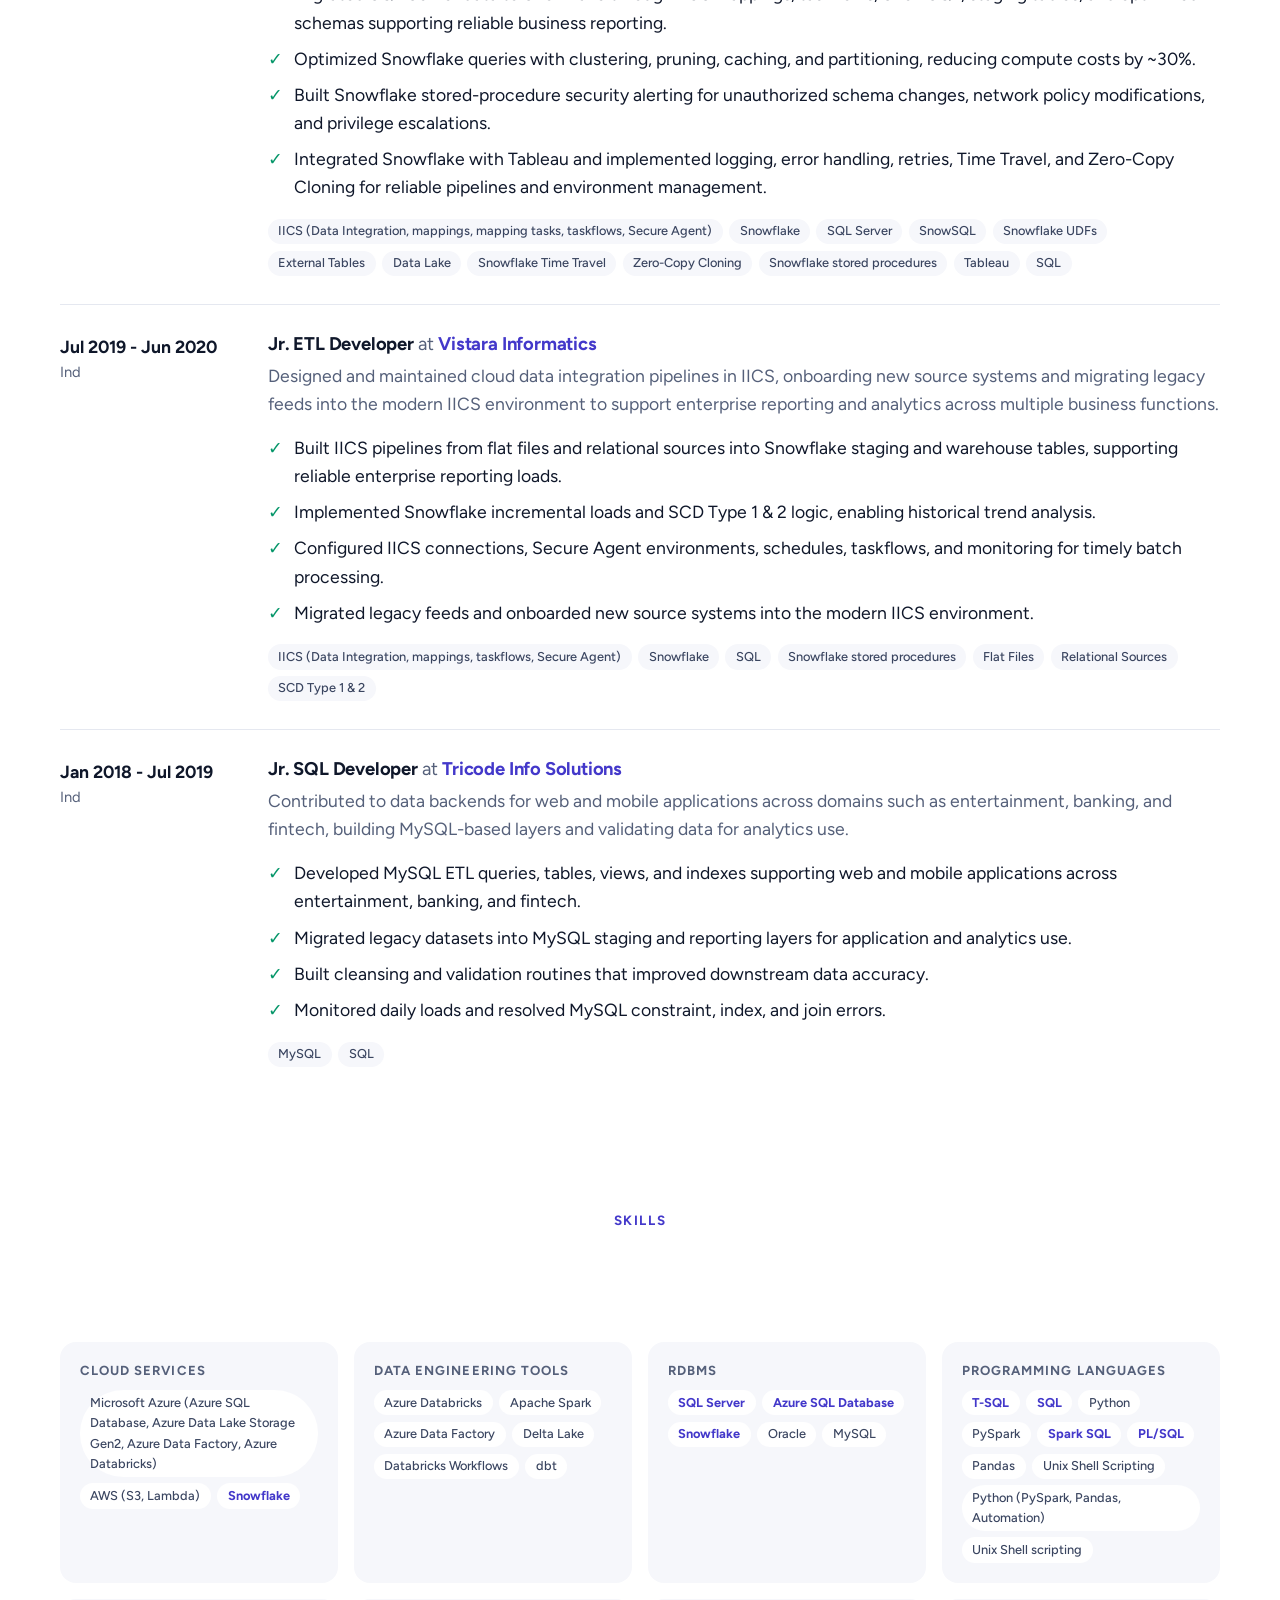
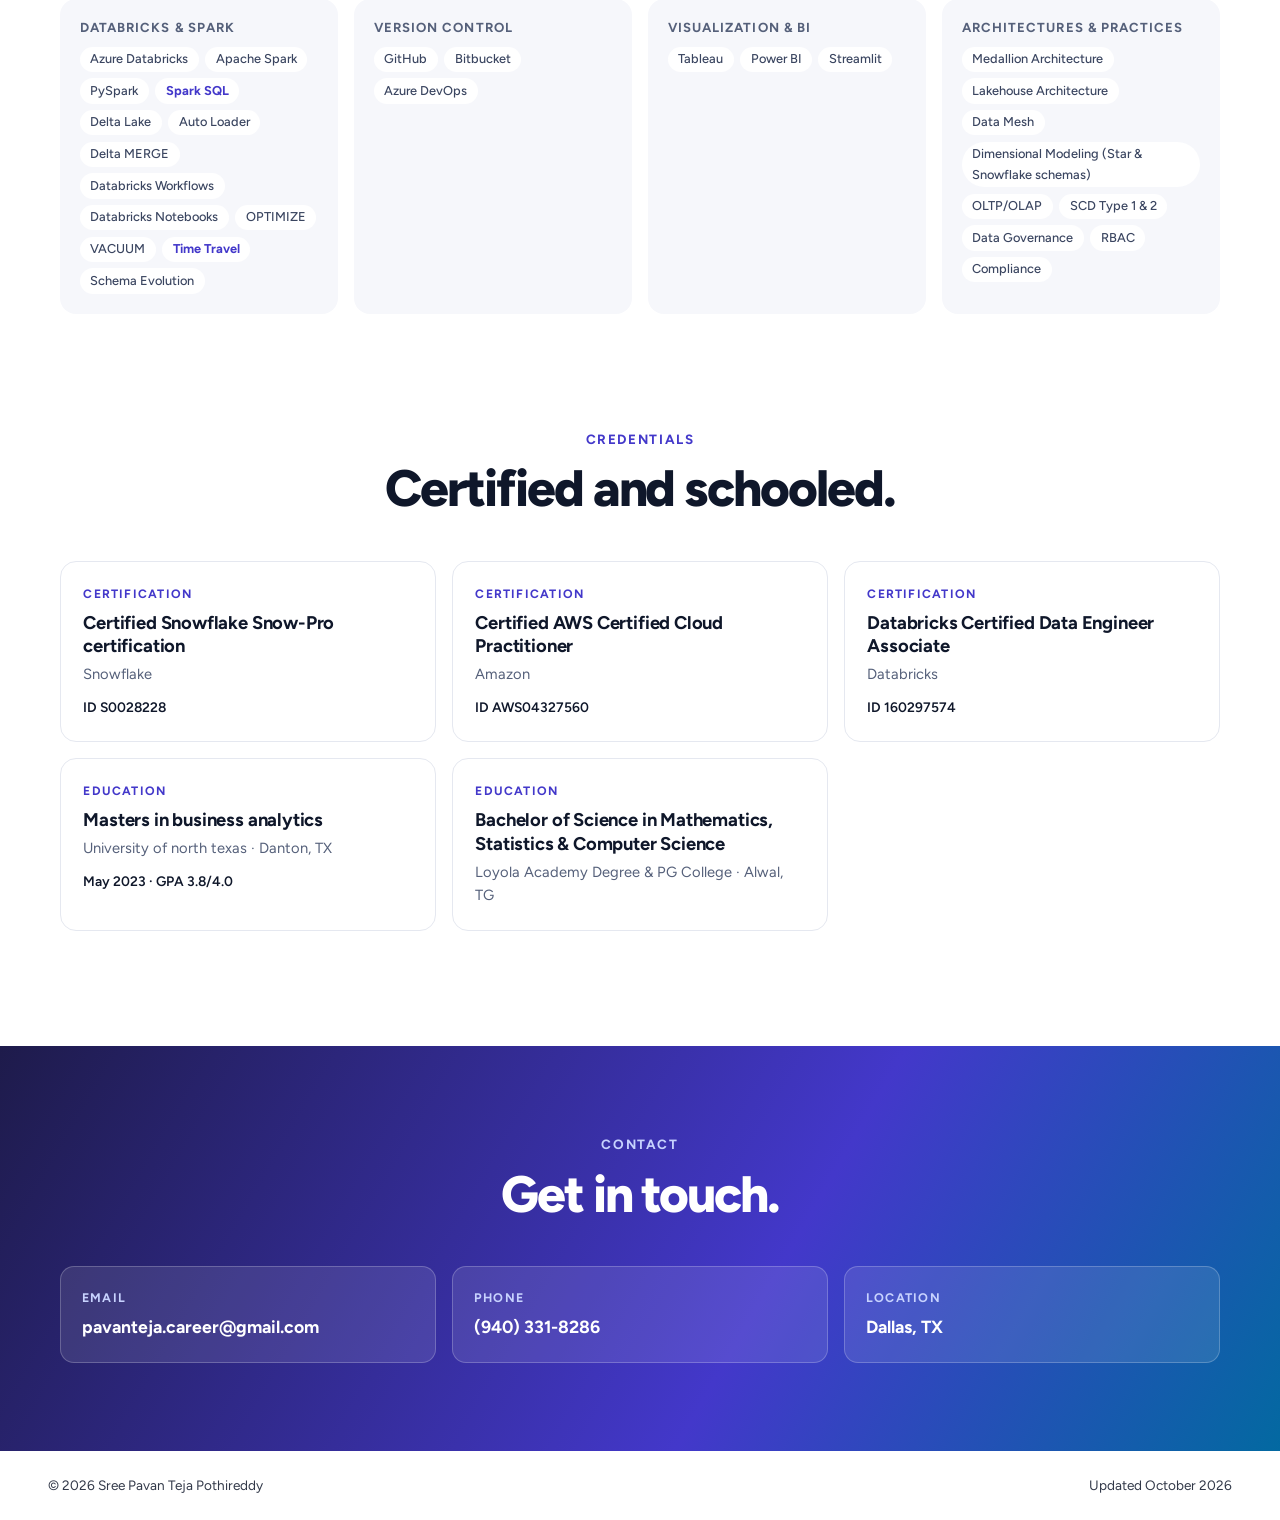
==== commit 6e55f780: "Update sree-pavan-teja-pothireddy/pfjgujdsurc4yc2smud6" ====
--- a/sree-pavan-teja-pothireddy/pfjgujdsurc4yc2smud6/index.html
+++ b/sree-pavan-teja-pothireddy/pfjgujdsurc4yc2smud6/index.html
@@ -8,489 +8,103 @@
   <meta name="description" content="Professional profile of Sree Pavan Teja Pothireddy">
   <link rel="preconnect" href="https://fonts.googleapis.com">
   <link rel="preconnect" href="https://fonts.gstatic.com" crossorigin>
-  <link href="https://fonts.googleapis.com/css2?family=Cinzel:wght@500;700;800;900&family=Plus+Jakarta+Sans:wght@400;500;600;700&display=swap" rel="stylesheet">
+  <link href="https://fonts.googleapis.com/css2?family=Figtree:wght@400;500;600;700;800&display=swap" rel="stylesheet">
   <link rel="stylesheet" href="./base.css">
   <style>
-    :root {
-      --bg: #070c1e;
-      --bg-card: rgba(14, 22, 50, 0.7);
-      --gold: #e5b842;
-      --gold-light: #fbe28a;
-      --gold-dark: #a37c1e;
-      --gold-glow: rgba(229, 184, 66, 0.25);
-      --ink: #f8fafc;
-      --dim: #94a3b8;
-      --line: rgba(229, 184, 66, 0.22);
-      --line-strong: rgba(229, 184, 66, 0.5);
+    /* Product design: laid out like a software company's home page. What I do,
+       the results, where I have done it, then the details. */
+    :root { --bg: #fff; --ink: #0f172a; --dim: #55607a; --line: #e5e8f0; --tint: #f6f7fb; --brand: #4338ca; --brand-2: #0ea5e9; --soft: #eef0ff; --ok: #059669; }
+    body { background: var(--bg); color: var(--ink); font: 400 clamp(1rem, 0.96rem + 0.2vw, 1.1rem)/1.6 "Figtree", system-ui, sans-serif; }
+    .wrap { width: min(1160px, 100% - 2rem); margin-inline: auto; }
+    :focus-visible { outline: 2px solid var(--brand); outline-offset: 3px; border-radius: 8px; }
+
+    nav { position: sticky; top: 0; z-index: 20; background: rgba(255, 255, 255, 0.88); -webkit-backdrop-filter: blur(12px); backdrop-filter: blur(12px); border-bottom: 1px solid transparent; transition: border-color 0.3s; } nav.stuck { border-color: var(--line); }
+    nav .wrap { display: flex; align-items: center; gap: 2rem; min-height: 64px; } nav b { display: flex; align-items: center; gap: 0.6rem; font-weight: 800; letter-spacing: -0.02em; } nav b::before { content: ""; width: 26px; height: 26px; border-radius: 8px; background: linear-gradient(135deg, var(--brand), var(--brand-2)); }
+    nav div { display: flex; gap: 1.6rem; margin-right: auto; } nav div a { text-decoration: none; color: var(--dim); font-weight: 500; font-size: 0.95rem; transition: color 0.2s; } nav div a:hover { color: var(--ink); }
+    .btn { display: inline-flex; align-items: center; justify-content: center; min-height: 46px; padding: 0 1.3rem; border-radius: 10px; font-weight: 700; text-decoration: none; background: var(--brand); color: #fff; transition: transform 0.25s cubic-bezier(0.34, 1.56, 0.64, 1), box-shadow 0.25s; white-space: nowrap; }
+    .btn:hover { transform: translateY(-2px); box-shadow: 0 10px 24px rgba(67, 56, 202, 0.32); } .btn.alt { background: #fff; color: var(--ink); border: 1px solid var(--line); } .btn.alt:hover { box-shadow: 0 10px 24px rgba(15, 23, 42, 0.08); } .btn.sm { min-height: 40px; padding: 0 1rem; font-size: 0.92rem; }
+
+    .hero { position: relative; text-align: center; padding: clamp(3.5rem, 8vw, 7rem) 0 clamp(2.5rem, 5vw, 4rem); overflow: hidden; }
+    .hero::before { content: ""; position: absolute; inset: -40% -10% auto; height: 120%; z-index: -1; background: radial-gradient(45% 55% at 30% 40%, rgba(67, 56, 202, 0.14), transparent 70%), radial-gradient(40% 50% at 72% 30%, rgba(14, 165, 233, 0.14), transparent 70%); animation: sway 14s ease-in-out infinite alternate; } @keyframes sway { to { transform: translateX(4%) scale(1.06); } }
+    .pill { display: inline-flex; gap: 0.5rem; align-items: center; padding: 0.3rem 0.9rem; border-radius: 999px; background: var(--soft); color: var(--brand); font-weight: 600; font-size: 0.88rem; margin-bottom: 1.4rem; } .pill i { width: 7px; height: 7px; border-radius: 50%; background: var(--ok); }
+    h1 { font-weight: 800; font-size: clamp(2.4rem, 1.2rem + 5.4vw, 5rem); line-height: 1.03; letter-spacing: -0.045em; text-wrap: balance; max-width: 16ch; margin-inline: auto; } h1 em { font-style: normal; background: linear-gradient(100deg, var(--brand), var(--brand-2)); -webkit-background-clip: text; background-clip: text; color: transparent; }
+    .hero > .wrap > p.sub { max-width: 58ch; margin: 1.4rem auto 0; color: var(--dim); font-size: 1.12em; } .cta { display: flex; gap: 0.75rem; justify-content: center; flex-wrap: wrap; margin-top: 2rem; }
+
+    /* The pipeline shown as a product screenshot */
+    .shot { margin: clamp(2.5rem, 5vw, 4rem) auto 0; max-width: 960px; border: 1px solid var(--line); border-radius: 16px; background: #fff; box-shadow: 0 30px 70px rgba(15, 23, 42, 0.12); text-align: left; overflow: hidden; }
+    .shot__bar { display: flex; gap: 6px; padding: 0.7rem 0.9rem; border-bottom: 1px solid var(--line); background: var(--tint); } .shot__bar i { width: 10px; height: 10px; border-radius: 50%; background: #d5d9e3; }
+    .flow { display: grid; grid-template-columns: repeat(auto-fit, minmax(150px, 1fr)); gap: 0.8rem; padding: 1.25rem; } .flow li { position: relative; padding: 0.9rem; border-radius: 12px; background: var(--tint); border: 1px solid var(--line); animation: glow 6s ease-in-out infinite; animation-delay: calc(var(--n) * 1.2s); }
+    .flow b { display: block; font-weight: 700; } .flow span { font-size: 0.86rem; color: var(--dim); line-height: 1.35; display: block; margin-top: 0.2rem; } .flow small { font-size: 0.72rem; font-weight: 700; color: var(--brand); letter-spacing: 0.08em; }
+    @keyframes glow { 0%, 20%, 100% { border-color: var(--line); box-shadow: none; background: var(--tint); } 8% { border-color: var(--brand); box-shadow: 0 8px 22px rgba(67, 56, 202, 0.2); background: #fff; } }
+
+    .logos { text-align: center; padding: clamp(2.5rem, 5vw, 4rem) 0 0; } .logos p { font-size: 0.82rem; font-weight: 600; letter-spacing: 0.14em; text-transform: uppercase; color: var(--dim); }
+    .logos ul { display: flex; justify-content: center; flex-wrap: wrap; gap: 0.6rem 2.6rem; margin-top: 1.1rem; } .logos li { font-weight: 800; font-size: clamp(1.05rem, 0.9rem + 0.8vw, 1.45rem); letter-spacing: -0.02em; color: #9aa3b8; transition: color 0.25s, transform 0.25s; } .logos li:hover { color: var(--ink); transform: translateY(-2px); }
+
+    section { padding-top: clamp(4rem, 9vw, 7.5rem); } .center { text-align: center; }
+    .eyebrow { font-size: 0.84rem; font-weight: 700; letter-spacing: 0.12em; text-transform: uppercase; color: var(--brand); margin-bottom: 0.7rem; }
+    h2 { font-weight: 800; font-size: clamp(1.9rem, 1.3rem + 2.8vw, 3.2rem); line-height: 1.08; letter-spacing: -0.04em; text-wrap: balance; margin-bottom: clamp(1.75rem, 3.5vw, 2.75rem); } .center h2 { max-width: 20ch; margin-inline: auto; }
+    h3 { font-weight: 700; font-size: 1.15rem; line-height: 1.3; letter-spacing: -0.01em; }
+    .stats { display: grid; grid-template-columns: repeat(4, 1fr); gap: 1rem; } .stat { padding: 1.5rem; border-radius: 16px; background: var(--tint); text-align: left; } .stat__n { font-weight: 800; font-size: clamp(2.2rem, 1.5rem + 2.6vw, 3.4rem); line-height: 1; letter-spacing: -0.045em; background: linear-gradient(120deg, var(--brand), var(--brand-2)); -webkit-background-clip: text; background-clip: text; color: transparent; } .stat__l { margin-top: 0.6rem; font-size: 0.9rem; color: var(--dim); line-height: 1.4; }
+    .split { display: grid; grid-template-columns: minmax(0, 1fr) minmax(0, 1fr); gap: clamp(1.5rem, 5vw, 4.5rem); align-items: start; } .split p + p { margin-top: 0.9rem; color: var(--dim); } .split h2 { margin-bottom: 1rem; }
+    dl { border: 1px solid var(--line); border-radius: 16px; overflow: hidden; } dl div { display: flex; justify-content: space-between; gap: 1rem; padding: 0.9rem 1.2rem; border-bottom: 1px solid var(--line); } dl div:last-child { border: 0; } dt { color: var(--dim); } dd { font-weight: 600; text-align: right; }
+
+    .feat { display: grid; grid-template-columns: repeat(6, 1fr); gap: 1rem; } .proj { grid-column: span 2; padding: 1.5rem; border: 1px solid var(--line); border-radius: 16px; display: flex; flex-direction: column; gap: 0.6rem; background: #fff; transition: transform 0.35s cubic-bezier(0.22, 1, 0.36, 1), box-shadow 0.35s, border-color 0.3s; } .proj:nth-child(n + 4) { grid-column: span 3; }
+    .proj:hover { transform: translateY(-6px); box-shadow: 0 22px 50px rgba(15, 23, 42, 0.1); border-color: #c9cdf7; }
+    .proj__no { width: 38px; height: 38px; border-radius: 10px; display: grid; place-items: center; background: var(--soft); color: var(--brand); font-weight: 800; font-size: 0.9rem; } .proj__about { color: var(--dim); } .proj__out { font-size: 0.92rem; font-weight: 500; padding-left: 1.5rem; position: relative; } .proj__out::before { content: "✓"; position: absolute; left: 0; color: var(--ok); font-weight: 800; } .proj .chips { margin-top: auto; padding-top: 0.4rem; }
+    .chips li { font-size: 0.8rem; font-weight: 500; padding: 0.15rem 0.65rem; border-radius: 999px; background: var(--tint); color: #3a4560; } .chips .core { background: var(--soft); color: var(--brand); font-weight: 700; }
+    .job { display: grid; grid-template-columns: 11rem minmax(0, 1fr); gap: 2rem; padding: 1.75rem 0; border-top: 1px solid var(--line); } .job__when { font-weight: 700; } .job__place { color: var(--dim); font-size: 0.92rem; }
+    .job__co { color: var(--brand); } .job__co::before { content: "at "; color: var(--dim); font-weight: 400; } .job__sum { color: var(--dim); margin-top: 0.3rem; } .job__pts { margin: 1rem 0 1.1rem; display: grid; gap: 0.5rem; } .job__pts li { padding-left: 1.6rem; position: relative; } .job__pts li::before { content: "✓"; position: absolute; left: 0; color: var(--ok); font-weight: 800; }
+    .sks { display: grid; grid-template-columns: repeat(4, 1fr); gap: 1rem; } .sk { padding: 1.25rem; border-radius: 16px; background: var(--tint); } .sk h3 { font-size: 0.82rem; letter-spacing: 0.08em; text-transform: uppercase; color: var(--dim); margin-bottom: 0.7rem; } .sk .chips li { background: #fff; }
+    .creds { display: grid; grid-template-columns: repeat(3, 1fr); gap: 1rem; } .cred { padding: 1.4rem; border: 1px solid var(--line); border-radius: 16px; } .cred:nth-child(n + 4) { grid-column: span 1; } .cred__tag { font-size: 0.76rem; font-weight: 700; letter-spacing: 0.1em; text-transform: uppercase; color: var(--brand); } .cred h3 { margin: 0.5rem 0 0.25rem; } .cred__org { color: var(--dim); font-size: 0.92rem; } .cred__note { margin-top: 0.6rem; font-size: 0.86rem; font-weight: 600; }
+    .band { margin-top: clamp(4rem, 9vw, 7.5rem); padding: clamp(3rem, 7vw, 5.5rem) 0; background: linear-gradient(120deg, #1e1b4b, var(--brand) 60%, #0369a1); color: #fff; text-align: center; } .band h2 { max-width: 18ch; margin-inline: auto; } .band .eyebrow { color: #c7d2fe; }
+    .cts { display: grid; grid-template-columns: repeat(3, 1fr); gap: 1rem; text-align: left; } .ct { text-decoration: none; padding: 1.3rem; border-radius: 14px; background: rgba(255, 255, 255, 0.1); border: 1px solid rgba(255, 255, 255, 0.22); transition: background 0.25s, transform 0.3s cubic-bezier(0.22, 1, 0.36, 1); } .ct:hover { background: rgba(255, 255, 255, 0.2); transform: translateY(-4px); } .ct span { display: block; font-size: 0.78rem; font-weight: 700; letter-spacing: 0.1em; text-transform: uppercase; color: #c7d2fe; margin-bottom: 0.3rem; } .ct strong { font-size: 1.1rem; overflow-wrap: anywhere; }
+
+    @media (max-width: 900px) {
+      nav div { display: none; } nav b { margin-right: auto; } .flow { grid-template-columns: 1fr; } .stats, .sks { grid-template-columns: repeat(2, 1fr); } .split, .job, .creds, .cts { grid-template-columns: 1fr; } .job { gap: 0.5rem; } .job__head { display: flex; gap: 0.8rem; align-items: baseline; } .proj:nth-child(n) { grid-column: span 6; }
     }
-    body {
-      background: var(--bg);
-      color: var(--ink);
-      font: 400 clamp(0.95rem, 0.92rem + 0.2vw, 1.05rem)/1.65 "Plus Jakarta Sans", sans-serif;
-      overflow-x: hidden;
-      position: relative;
-    }
-    #sparkles {
-      position: fixed;
-      inset: 0;
-      pointer-events: none;
-      z-index: 0;
-      opacity: 0.7;
-    }
-    .wrap {
-      width: min(1180px, 100% - 2.5rem);
-      margin-inline: auto;
-      position: relative;
-      z-index: 1;
-    }
-    nav {
-      position: sticky;
-      top: 0;
-      z-index: 30;
-      backdrop-filter: blur(16px);
-      -webkit-backdrop-filter: blur(16px);
-      background: rgba(7, 12, 30, 0.85);
-      border-bottom: 1px solid var(--line);
-    }
-    nav .wrap {
-      display: flex;
-      justify-content: space-between;
-      align-items: center;
-      min-height: 64px;
-    }
-    .brand {
-      display: flex;
-      align-items: center;
-      gap: 0.75rem;
-      font-family: "Cinzel", serif;
-      font-weight: 800;
-      font-size: 1.15rem;
-      letter-spacing: 0.08em;
-      color: var(--gold-light);
-      text-transform: uppercase;
-    }
-    .crown {
-      width: 24px;
-      height: 24px;
-      fill: var(--gold);
-      filter: drop-shadow(0 0 8px var(--gold-glow));
-    }
-    nav .links {
-      display: flex;
-      gap: 1.6rem;
-    }
-    nav a {
-      text-decoration: none;
-      font-size: 0.88rem;
-      font-weight: 600;
-      letter-spacing: 0.05em;
-      color: var(--dim);
-      transition: color 0.25s, text-shadow 0.25s;
-    }
-    nav a:hover {
-      color: var(--gold);
-      text-shadow: 0 0 10px var(--gold-glow);
-    }
-    .hero {
-      padding: clamp(4rem, 9vw, 8rem) 0 clamp(2rem, 5vw, 4rem);
-      text-align: center;
-    }
-    .regal-badge {
-      display: inline-flex;
-      align-items: center;
-      gap: 0.5rem;
-      padding: 0.35rem 1.1rem;
-      border-radius: 999px;
-      border: 1px solid var(--line);
-      background: rgba(229, 184, 66, 0.08);
-      font-family: "Cinzel", serif;
-      font-size: 0.8rem;
-      letter-spacing: 0.15em;
-      text-transform: uppercase;
-      color: var(--gold);
-      margin-bottom: 1.5rem;
-      box-shadow: 0 0 20px var(--gold-glow);
-    }
-    h1 {
-      font-family: "Cinzel", serif;
-      font-weight: 900;
-      font-size: clamp(2.8rem, 1.8rem + 5vw, 6rem);
-      line-height: 1.05;
-      letter-spacing: -0.02em;
-      background: linear-gradient(135deg, #fff 25%, var(--gold-light) 60%, var(--gold) 100%);
-      -webkit-background-clip: text;
-      -webkit-text-fill-color: transparent;
-      margin-bottom: 1rem;
-    }
-    .lead {
-      font-size: clamp(1.1rem, 1rem + 0.5vw, 1.35rem);
-      color: var(--dim);
-      max-width: 65ch;
-      margin: 0 auto 2rem;
-    }
-    .hero-cta {
-      display: flex;
-      justify-content: center;
-      gap: 1.2rem;
-      flex-wrap: wrap;
-    }
-    .btn-gold {
-      display: inline-flex;
-      align-items: center;
-      gap: 0.6rem;
-      padding: 0.85rem 1.8rem;
-      border-radius: 8px;
-      font-family: "Cinzel", serif;
-      font-weight: 700;
-      font-size: 0.9rem;
-      letter-spacing: 0.08em;
-      text-transform: uppercase;
-      background: linear-gradient(135deg, var(--gold-light), var(--gold));
-      color: #070c1e;
-      text-decoration: none;
-      box-shadow: 0 4px 20px rgba(229, 184, 66, 0.4);
-      transition: transform 0.25s, box-shadow 0.25s;
-    }
-    .btn-gold:hover {
-      transform: translateY(-2px);
-      box-shadow: 0 8px 30px rgba(229, 184, 66, 0.6);
-    }
-    .btn-outline {
-      display: inline-flex;
-      align-items: center;
-      padding: 0.85rem 1.8rem;
-      border-radius: 8px;
-      border: 1px solid var(--line);
-      background: rgba(14, 22, 50, 0.5);
-      color: var(--gold-light);
-      font-family: "Cinzel", serif;
-      font-weight: 700;
-      font-size: 0.9rem;
-      letter-spacing: 0.08em;
-      text-transform: uppercase;
-      text-decoration: none;
-      transition: border-color 0.25s, background 0.25s;
-    }
-    .btn-outline:hover {
-      border-color: var(--gold);
-      background: rgba(229, 184, 66, 0.12);
-    }
-    section {
-      padding: clamp(3.5rem, 6vw, 6rem) 0;
-    }
-    .sec-head {
-      text-align: center;
-      margin-bottom: 3.5rem;
-      position: relative;
-    }
-    .sec-head::after {
-      content: "";
-      display: block;
-      width: 70px;
-      height: 2px;
-      background: linear-gradient(90deg, transparent, var(--gold), transparent);
-      margin: 1rem auto 0;
-    }
-    .sec-head p {
-      font-family: "Cinzel", serif;
-      font-size: 0.8rem;
-      letter-spacing: 0.2em;
-      text-transform: uppercase;
-      color: var(--gold);
-    }
-    .sec-head h2 {
-      font-family: "Cinzel", serif;
-      font-size: clamp(1.8rem, 1.4rem + 2vw, 3rem);
-      font-weight: 800;
-      color: #fff;
-    }
-    .royal-card {
-      background: var(--bg-card);
-      border: 1px solid var(--line);
-      border-radius: 14px;
-      padding: clamp(1.4rem, 2.5vw, 2.2rem);
-      backdrop-filter: blur(12px);
-      -webkit-backdrop-filter: blur(12px);
-      box-shadow: 0 10px 30px rgba(0, 0, 0, 0.4);
-      transition: transform 0.3s, border-color 0.3s, box-shadow 0.3s;
-      position: relative;
-    }
-    .royal-card:hover {
-      transform: translateY(-4px);
-      border-color: var(--gold);
-      box-shadow: 0 16px 40px var(--gold-glow);
-    }
-    .stats-grid {
-      display: grid;
-      grid-template-columns: repeat(auto-fit, minmax(220px, 1fr));
-      gap: 1.5rem;
-      margin-top: 2rem;
-    }
-    .stat-box {
-      text-align: center;
-      padding: 1.8rem;
-      border: 1px solid var(--line);
-      border-radius: 12px;
-      background: rgba(14, 22, 50, 0.5);
-    }
-    .stat-n {
-      font-family: "Cinzel", serif;
-      font-weight: 900;
-      font-size: clamp(2.4rem, 1.8rem + 2vw, 3.8rem);
-      color: var(--gold-light);
-      line-height: 1;
-    }
-    .stat-l {
-      font-size: 0.85rem;
-      letter-spacing: 0.1em;
-      text-transform: uppercase;
-      color: var(--dim);
-      margin-top: 0.6rem;
-    }
-    .timeline {
-      display: grid;
-      gap: 2rem;
-    }
-    .job-head {
-      display: flex;
-      justify-content: space-between;
-      gap: 1rem;
-      flex-wrap: wrap;
-      margin-bottom: 0.8rem;
-    }
-    .job-title {
-      font-family: "Cinzel", serif;
-      font-size: 1.3rem;
-      font-weight: 700;
-      color: var(--gold-light);
-    }
-    .job-company {
-      color: #fff;
-      font-weight: 600;
-    }
-    .job-date {
-      color: var(--gold);
-      font-size: 0.88rem;
-      font-weight: 600;
-      letter-spacing: 0.05em;
-    }
-    .job-pts {
-      margin: 1rem 0;
-      display: grid;
-      gap: 0.6rem;
-      color: #cbd5e1;
-    }
-    .job-pts li {
-      position: relative;
-      padding-left: 1.5rem;
-    }
-    .job-pts li::before {
-      content: "◆";
-      position: absolute;
-      left: 0;
-      top: 0.1em;
-      color: var(--gold);
-      font-size: 0.75rem;
-    }
-    .chips-gold {
-      display: flex;
-      flex-wrap: wrap;
-      gap: 0.5rem;
-    }
-    .chips-gold li, .chips-gold span {
-      font-size: 0.78rem;
-      font-weight: 600;
-      padding: 0.25rem 0.8rem;
-      border-radius: 999px;
-      border: 1px solid var(--line);
-      background: rgba(229, 184, 66, 0.06);
-      color: var(--gold-light);
-    }
-    .grid-2 {
-      display: grid;
-      grid-template-columns: repeat(auto-fit, minmax(320px, 1fr));
-      gap: 1.8rem;
-    }
-    .grid-3 {
-      display: grid;
-      grid-template-columns: repeat(auto-fit, minmax(280px, 1fr));
-      gap: 1.5rem;
-    }
-    .foot {
-      border-top: 1px solid var(--line);
-      margin-top: 4rem;
-      padding: 2rem 0;
-      color: var(--dim);
-      font-size: 0.88rem;
-      text-align: center;
-    }
-    @media (max-width: 768px) {
-      nav .links { display: none; }
-    }
+    @media (max-width: 520px) { .sks { grid-template-columns: 1fr; } }
   </style>
 </head>
 <body>
   <a class="skip" href="#app">Skip to content</a>
-  <canvas id="sparkles"></canvas>
   <div id="app"></div>
-  <noscript><p style="padding:2rem">This royal page requires JavaScript.</p></noscript>
+  <noscript><p style="padding:2rem">This page needs JavaScript to show its content.</p></noscript>
   <script type="module">
     import { resume as r } from "./data.js";
     import * as K from "./kit.js";
 
-    // Animated gold sparkles canvas
-    const cvs = document.getElementById("sparkles");
-    const ctx = cvs.getContext("2d");
-    let w, h, pts = [];
-    function resize() {
-      w = cvs.width = window.innerWidth;
-      h = cvs.height = window.innerHeight;
-      pts = Array.from({ length: 45 }, () => ({
-        x: Math.random() * w,
-        y: Math.random() * h,
-        r: Math.random() * 2 + 0.5,
-        vx: (Math.random() - 0.5) * 0.4,
-        vy: -Math.random() * 0.5 - 0.2,
-        a: Math.random()
-      }));
-    }
-    resize();
-    window.addEventListener("resize", resize);
-    function loop() {
-      ctx.clearRect(0, 0, w, h);
-      for (const p of pts) {
-        p.x += p.vx; p.y += p.vy;
-        if (p.y < 0) p.y = h;
-        if (p.x < 0) p.x = w;
-        if (p.x > w) p.x = 0;
-        ctx.beginPath();
-        ctx.arc(p.x, p.y, p.r, 0, Math.PI * 2);
-        ctx.fillStyle = `rgba(229, 184, 66, ${p.a * 0.6})`;
-        ctx.fill();
-      }
-      requestAnimationFrame(loop);
-    }
-    loop();
+    const app = K.mount(r, `
+      <nav><div class="wrap"><b>${K.esc(r.short)}</b><div>
+        <a href="#results">Results</a><a href="#projects">Projects</a><a href="#work">Experience</a><a href="#skills">Skills</a><a href="#credentials">Credentials</a>
+      </div><a class="btn sm" href="#contact">Get in touch</a></div></nav>
 
-    const app = K.mount(r, `
-      <nav>
-        <div class="wrap">
-          <div class="brand">
-            <svg class="crown" viewBox="0 0 24 24"><path d="M5 16L3 5l5.5 5L12 4l3.5 6L21 5l-2 11H5zm14 3c0 .6-.4 1-1 1H6c-.6 0-1-.4-1-1v-1h14v1z"/></svg>
-            <span>${K.esc(r.short)} ${K.esc(r.last)}</span>
-          </div>
-          <div class="links">
-            <a href="#about">About</a>
-            <a href="#experience">Experience</a>
-            <a href="#projects">Projects</a>
-            <a href="#skills">Skills</a>
-            <a href="#credentials">Credentials</a>
-            <a href="#contact">Contact</a>
-          </div>
-        </div>
-      </nav>
+      <header class="hero"><div class="wrap">
+        <p class="pill"><i></i>${K.esc([r.title, r.location].filter(Boolean).join(" · "))}</p>
+        <h1>${K.esc(r.first)} <em>${K.esc(r.last)}</em></h1>
+        <p class="sub">${K.esc(r.pitch)}</p>
+        <div class="cta">${K.mail(r, "btn", `Email ${K.esc(r.short)}`)}<a class="btn alt" href="#work">See the experience</a></div>
+        <div class="shot rv" data-if="focus"><div class="shot__bar" aria-hidden="true"><i></i><i></i><i></i></div>
+          <ol class="flow">${r.focus.map(([step, what], n) => `<li style="--n:${n}"><small>${K.pad(n + 1)}</small><b>${K.esc(step)}</b><span>${K.esc(what)}</span></li>`).join("")}</ol></div>
+      </div></header>
 
-      <header class="hero wrap">
-        <div class="regal-badge">Imperial Portfolio · ${K.esc(r.title)}</div>
-        <h1>${K.esc(r.name)}</h1>
-        <p class="lead">${K.esc(r.pitch)}</p>
-        <div class="hero-cta">
-          <a class="btn-gold" href="#experience">View Kingdom Works</a>
-          ${K.mail(r, "btn-outline", "Royal Audience")}
-        </div>
-        <div class="stats-grid" data-if="stats">
-          ${r.stats.map(s => `
-            <div class="stat-box rv">
-              <div class="stat-n">${s.pre}<span data-count="${s.n}">${s.n}</span>${K.esc(s.suf)}</div>
-              <div class="stat-l">${K.esc(s.label)}</div>
-            </div>`).join("")}
-        </div>
-      </header>
+      <div class="logos wrap rv" data-if="jobs"><p>Experience at</p><ul>${[...new Set(r.jobs.map((j) => j.company))].map((c) => `<li>${K.esc(c)}</li>`).join("")}</ul></div>
 
-      <section class="wrap" id="about">
-        <div class="sec-head"><p>Pinnacle Pedigree</p><h2>Royal Chronicle</h2></div>
-        <div class="royal-card rv">
-          ${K.about(r)}
-          <div style="margin-top: 1.5rem; display: flex; flex-wrap: wrap; gap: 1.5rem;">
-            ${r.facts.map(([k, v]) => `<div><span style="color:var(--gold); font-size:0.8rem; text-transform:uppercase;">${K.esc(k)}</span>: <strong>${K.esc(v)}</strong></div>`).join("")}
-          </div>
-        </div>
+      <section class="wrap center" id="results"><p class="eyebrow rv">Results</p><h2 class="rv">In numbers.</h2><div class="stats">${K.stats(r)}</div></section>
+
+      <section class="wrap split" id="about">
+        <div class="rv"><p class="eyebrow">About</p><h2>About me.</h2>${K.about(r)}</div>
+        <dl class="rv">${K.facts(r)}</dl>
       </section>
 
-      <section class="wrap" id="experience">
-        <div class="sec-head"><p>Distinguished Command</p><h2>Career Reign</h2></div>
-        <div class="timeline">
-          ${r.jobs.map(j => `
-            <article class="royal-card rv">
-              <div class="job-head">
-                <div>
-                  <div class="job-title">${K.esc(j.title || j.company)}</div>
-                  <div class="job-company">${K.esc(j.company)} · ${K.esc(j.place)}</div>
-                </div>
-                <div class="job-date">${K.esc(j.when)}</div>
-              </div>
-              ${j.summary ? `<p style="color:var(--dim); font-style:italic;">${K.esc(j.summary)}</p>` : ""}
-              ${j.points.length ? `<ul class="job-pts">${j.points.map(p => `<li>${K.esc(p)}</li>`).join("")}</ul>` : ""}
-              ${j.tools.length ? `<ul class="chips-gold">${j.tools.map(t => `<li>${K.esc(t)}</li>`).join("")}</ul>` : ""}
-            </article>`).join("")}
-        </div>
-      </section>
+      <section class="wrap center" id="projects"><p class="eyebrow rv">What I build</p><h2 class="rv">What I have built.</h2><div class="feat" style="text-align:left">${K.projects(r)}</div></section>
+      <section class="wrap" id="work"><p class="eyebrow rv">Experience</p><h2 class="rv">Where I have worked.</h2>${K.jobs(r)}</section>
+      <section class="wrap center" id="skills"><p class="eyebrow rv">Skills</p><h2 class="rv">The toolbox.</h2><div class="sks" style="text-align:left">${K.skills(r)}</div></section>
+      <section class="wrap center" id="credentials"><p class="eyebrow rv">Credentials</p><h2 class="rv">Certified and schooled.</h2><div class="creds" style="text-align:left">${K.credentials(r)}</div></section>
 
-      <section class="wrap" id="projects">
-        <div class="sec-head"><p>Imperial Endeavors</p><h2>Signature Deliverables</h2></div>
-        <div class="grid-2">
-          ${r.projects.map((p, i) => `
-            <article class="royal-card rv">
-              <div style="display:flex; justify-content:space-between; align-items:flex-start; gap:1rem; margin-bottom:0.6rem;">
-                <h3 style="font-family:'Cinzel',serif; font-size:1.25rem; color:var(--gold-light); margin:0;">${K.esc(p.name)}</h3>
-                ${p.url ? `<a href="${K.esc(p.url)}" target="_blank" rel="noopener" style="color:var(--gold); font-size:0.82rem; font-weight:700; text-decoration:none; white-space:nowrap; border:1px solid var(--gold); padding:0.25rem 0.65rem; border-radius:999px;">Case Study ↗</a>` : ""}
-              </div>
-              ${p.about ? `<p style="color:var(--dim); margin:0.6rem 0 0.8rem; line-height:1.6;">${K.esc(p.about)}</p>` : ""}
-              ${p.outcome ? `<div style="display:inline-flex; align-items:center; gap:0.4rem; padding:0.35rem 0.8rem; border-radius:6px; background:rgba(229,184,66,0.12); border:1px solid rgba(229,184,66,0.3); color:var(--gold-light); font-weight:700; font-size:0.82rem; margin-bottom:0.9rem;"><span>✦ IMPACT:</span> <span>${K.esc(p.outcome)}</span></div>` : ""}
-              ${p.tools.length ? `<ul class="chips-gold" style="margin-top:0.4rem;">${p.tools.map(t => `<li>${K.esc(t)}</li>`).join("")}</ul>` : ""}
-            </article>`).join("")}
-        </div>
-      </section>
+      <section class="band" id="contact"><div class="wrap"><p class="eyebrow rv">Contact</p><h2 class="rv">Get in touch.</h2><div class="cts">${K.contact(r)}</div></div></section>`);
 
-      <section class="wrap" id="skills">
-        <div class="sec-head"><p>Mastery of Guilds</p><h2>Core Proficiencies</h2></div>
-        <div class="grid-3">
-          ${r.skills.map(g => `
-            <div class="royal-card rv">
-              <h3 style="font-family:'Cinzel',serif; font-size:1.05rem; color:var(--gold-light); margin-bottom:0.9rem;">${K.esc(g.group)}</h3>
-              <ul class="chips-gold">
-                ${g.items.map(([name, core]) => `<li style="${core ? 'border-color:var(--gold); color:#fff; background:rgba(229,184,66,0.18);' : ''}">${K.esc(name)}</li>`).join("")}
-              </ul>
-            </div>`).join("")}
-        </div>
-      </section>
-
-      <section class="wrap" id="credentials">
-        <div class="sec-head"><p>Royal Accreditations</p><h2>Honors & Academics</h2></div>
-        <div class="grid-3">
-          ${r.credentials.map(c => `
-            <article class="royal-card rv">
-              <span style="font-size:0.75rem; letter-spacing:0.15em; text-transform:uppercase; color:var(--gold);">${K.esc(c.tag)}</span>
-              <h3 style="margin:0.4rem 0; font-size:1.1rem; color:#fff;">${K.esc(c.name)}</h3>
-              ${c.org ? `<p style="color:var(--dim); font-size:0.9rem;">${K.esc(c.org)}</p>` : ""}
-              ${c.note ? `<p style="color:var(--gold-light); font-size:0.85rem; margin-top:0.4rem;">${K.esc(c.note)}</p>` : ""}
-            </article>`).join("")}
-        </div>
-      </section>
-
-      <section class="wrap" id="contact">
-        <div class="sec-head"><p>Direct Inquiries</p><h2>Dispatch Royal Envoy</h2></div>
-        <div class="grid-3">
-          ${r.contacts.map(c => `
-            <div class="royal-card rv" style="text-align:center;">
-              <span style="font-size:0.78rem; text-transform:uppercase; letter-spacing:0.15em; color:var(--gold);">${K.esc(c.label)}</span>
-              <div style="margin-top:0.6rem; font-size:1.1rem; font-weight:700;">
-                ${c.href ? `<a href="${K.esc(c.href)}" style="color:#fff; text-decoration:none;">${K.esc(c.text)} ↗</a>` : `<span>${K.esc(c.text)}</span>`}
-              </div>
-            </div>`).join("")}
-        </div>
-      </section>
-    `);
+    const nav = app.querySelector("nav");
+    K.onScroll((y) => nav.classList.toggle("stuck", y > 8));
   </script>
 </body>
 </html>
